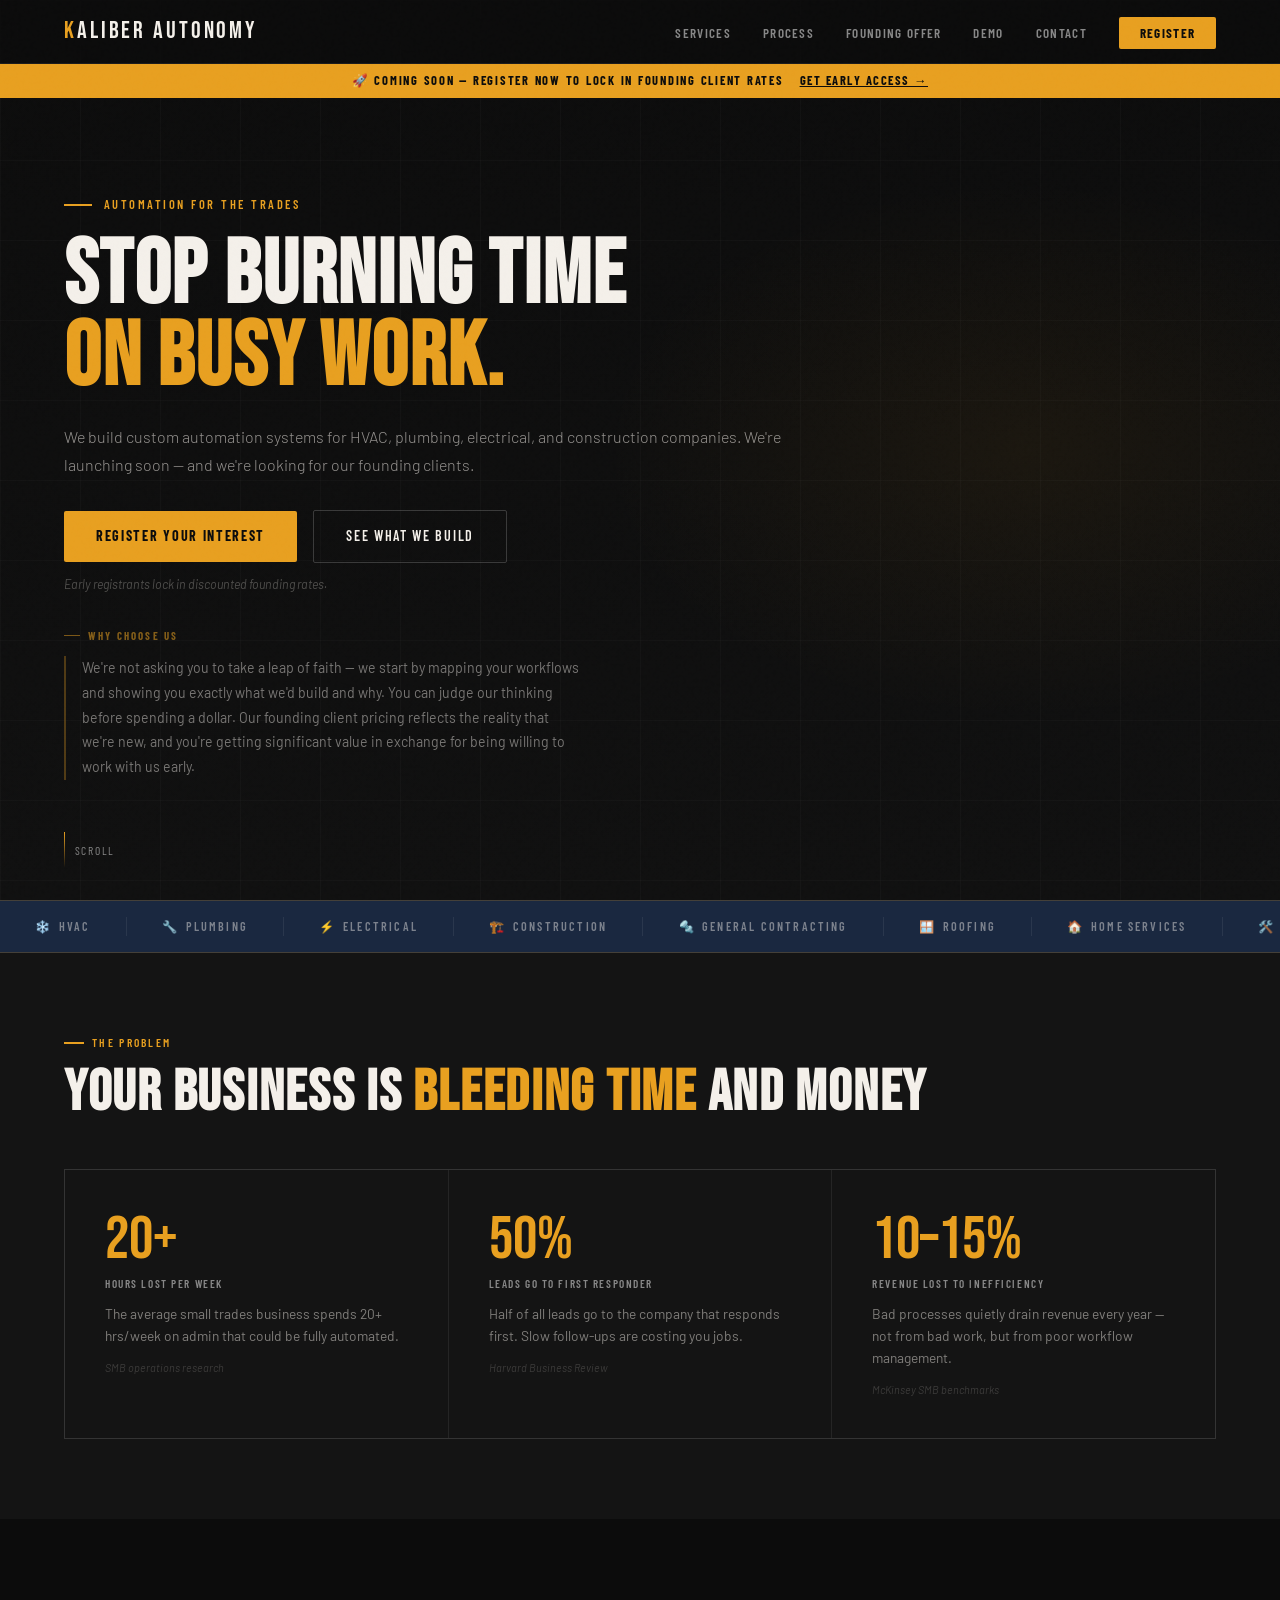
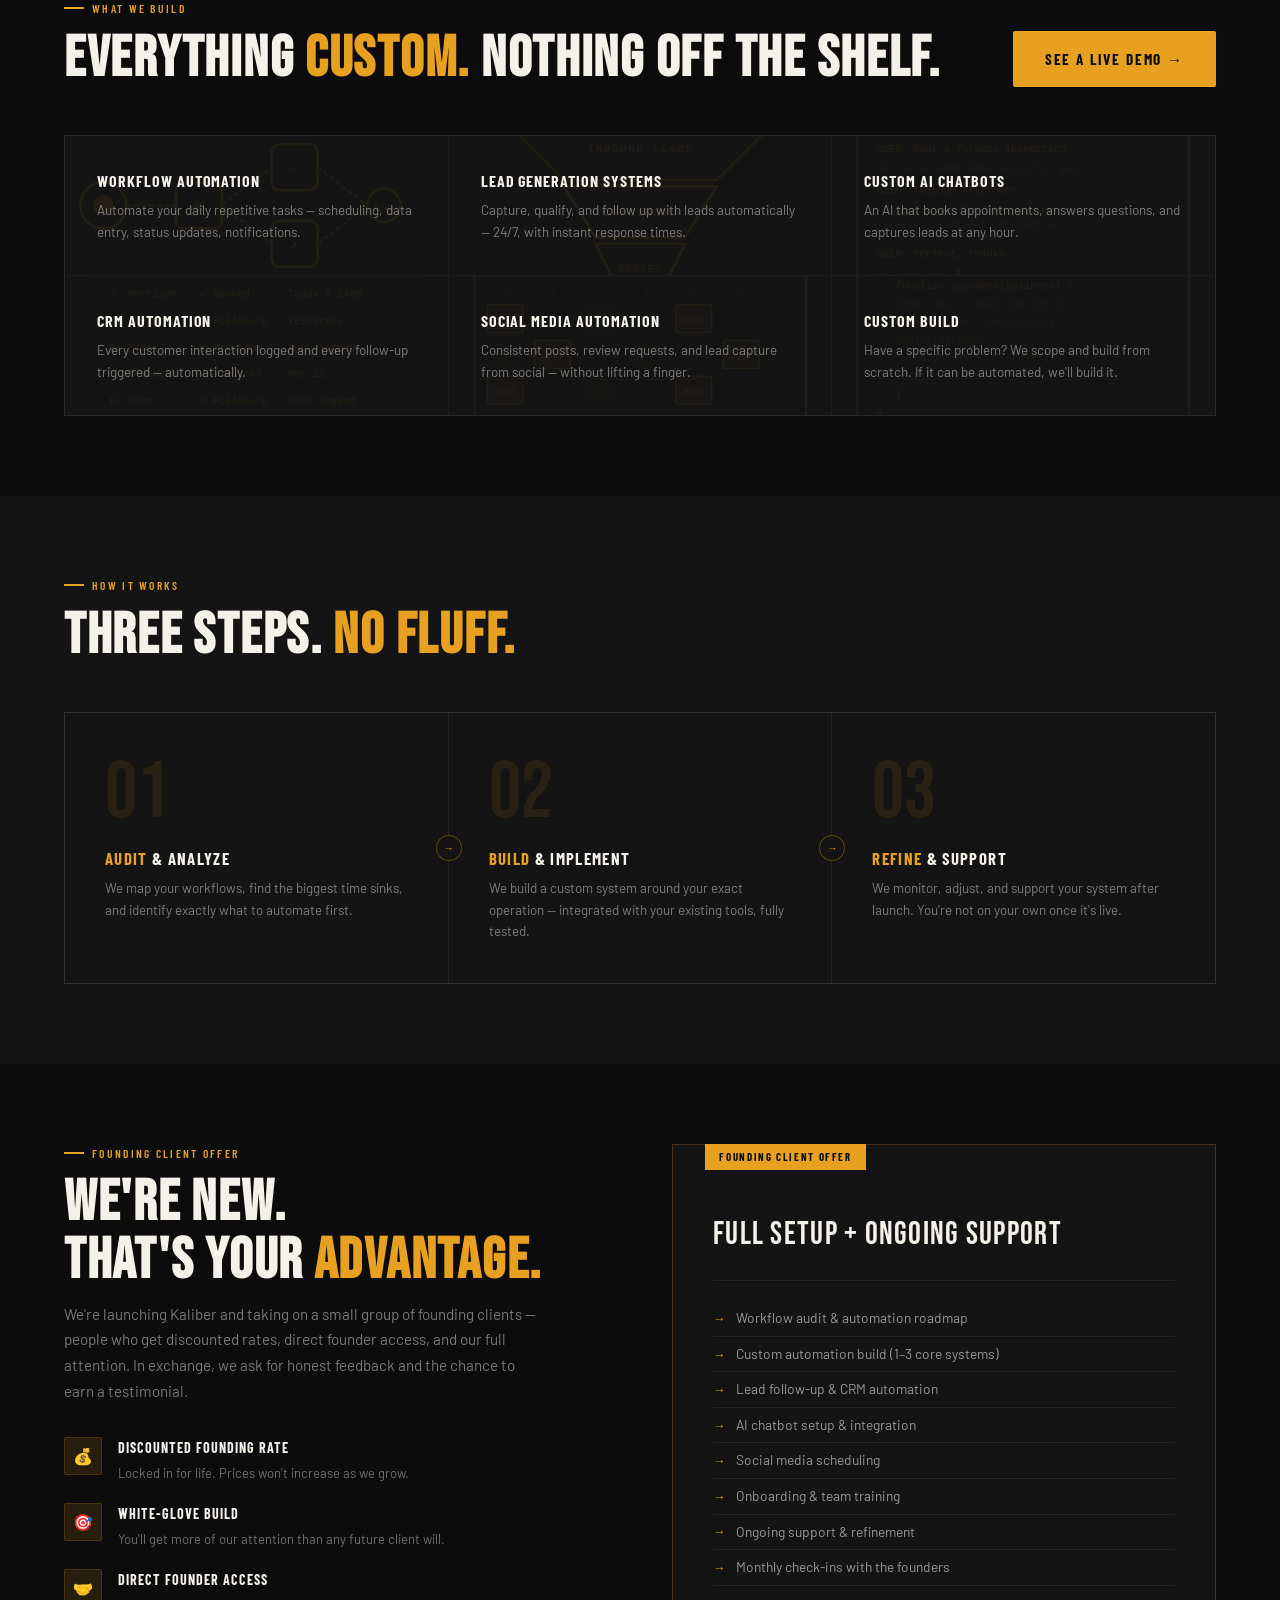
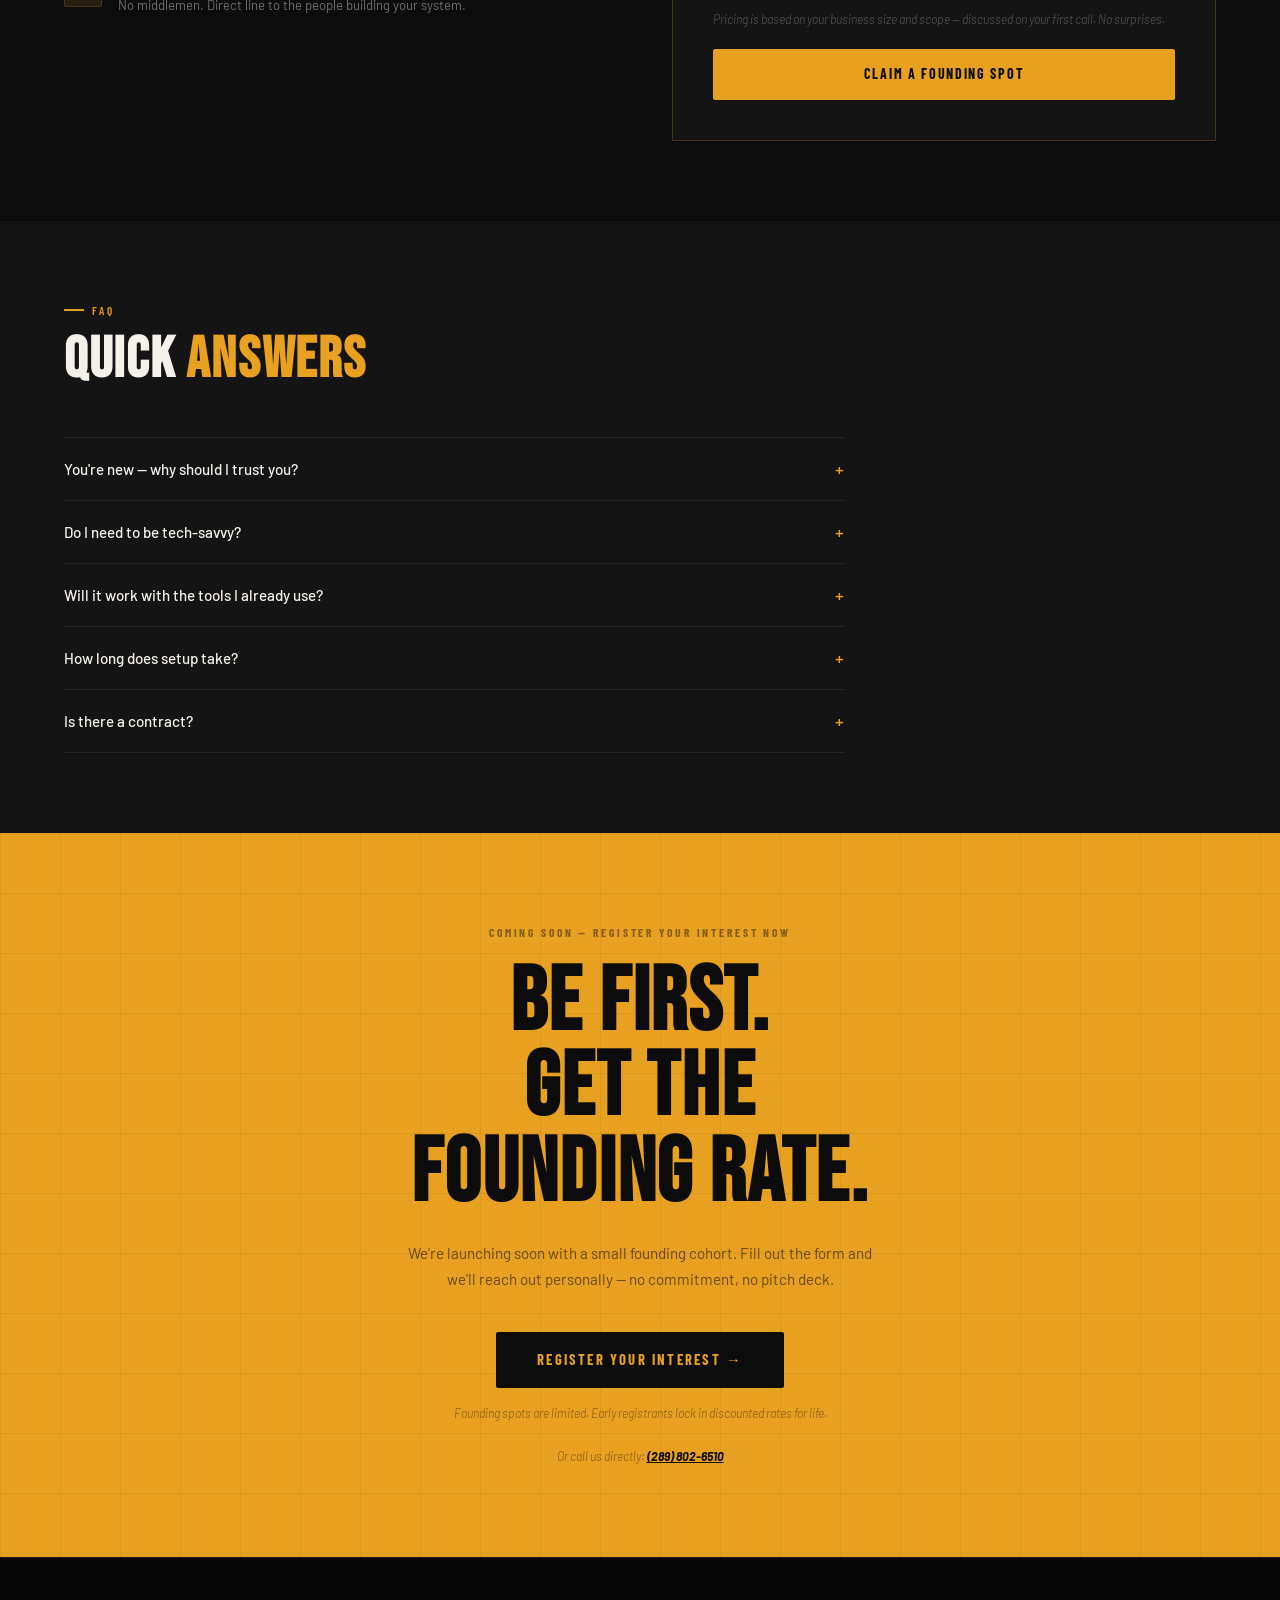
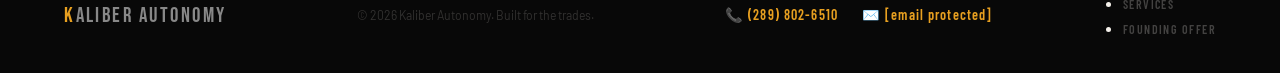
==== index.html @ fa2e59f5 "Fix nav scroll offset: add scroll-margin-top to sections and footer" ====
<!DOCTYPE html>
<html lang="en">
<head>
<meta charset="UTF-8">
<meta name="viewport" content="width=device-width, initial-scale=1.0">
<title>Kaliber Autonomy — Built for the Trades</title>
<link rel="icon" type="image/svg+xml" href="data:image/svg+xml,%3Csvg xmlns='http://www.w3.org/2000/svg' viewBox='0 0 64 64'%3E%3Crect width='64' height='64' fill='%230C0C0C'/%3E%3Ctext x='50%25' y='54%25' dominant-baseline='middle' text-anchor='middle' font-family='Georgia%2C serif' font-weight='700' font-size='48' fill='%23E8A020'%3EK%3C/text%3E%3C/svg%3E">
<link rel="preconnect" href="https://fonts.googleapis.com">
<link href="https://fonts.googleapis.com/css2?family=Bebas+Neue&family=Barlow:wght@300;400;500;600;700&family=Barlow+Condensed:wght@400;600;700&display=swap" rel="stylesheet">
<style>
  :root {
    --gold: #E8A020;
    --gold-light: #F5B84A;
    --gold-dim: rgba(232,160,32,0.12);
    --dark: #0C0C0C;
    --dark-2: #141414;
    --dark-3: #1C1C1C;
    --steel: #1A2840;
    --white: #F4F0EA;
    --muted: #888;
    --border: rgba(255,255,255,0.07);
  }
  *, *::before, *::after { box-sizing: border-box; margin: 0; padding: 0; }
  html { scroll-behavior: smooth; }
  body { background: var(--dark); color: var(--white); font-family: 'Barlow', sans-serif; font-weight: 400; line-height: 1.6; overflow-x: hidden; }
  body::before { content: ''; position: fixed; inset: 0; background-image: url("data:image/svg+xml,%3Csvg viewBox='0 0 256 256' xmlns='http://www.w3.org/2000/svg'%3E%3Cfilter id='noise'%3E%3CfeTurbulence type='fractalNoise' baseFrequency='0.9' numOctaves='4' stitchTiles='stitch'/%3E%3C/filter%3E%3Crect width='100%25' height='100%25' filter='url(%23noise)' opacity='0.04'/%3E%3C/svg%3E"); pointer-events: none; z-index: 9999; opacity: 0.4; }

  /* NAV */
  nav { position: fixed; top: 0; left: 0; right: 0; z-index: 100; display: flex; align-items: center; justify-content: space-between; padding: 0 5%; height: 64px; background: rgba(12,12,12,0.92); backdrop-filter: blur(16px); border-bottom: 1px solid var(--border); transition: box-shadow 0.3s; }
  .nav-logo { font-family: 'Bebas Neue', sans-serif; font-size: 1.5rem; letter-spacing: 0.12em; color: var(--white); text-decoration: none; }
  .nav-logo .k-big { color: var(--gold); }
  .nav-logo .k-rest { color: var(--white); }
  .nav-links { display: flex; gap: 2rem; list-style: none; }
  .nav-links a { font-family: 'Barlow Condensed', sans-serif; font-size: 0.82rem; font-weight: 600; letter-spacing: 0.1em; text-transform: uppercase; color: var(--muted); text-decoration: none; transition: color 0.2s; }
  .nav-links a:hover { color: var(--white); }
  .nav-cta { background: var(--gold) !important; color: #0C0C0C !important; padding: 0.5rem 1.3rem !important; border-radius: 2px; font-weight: 700 !important; }
  .nav-cta:hover { background: var(--gold-light) !important; }

  /* BANNER */
  .top-banner { position: fixed; top: 64px; left: 0; right: 0; z-index: 99; background: var(--gold); padding: 0.45rem 5%; display: flex; align-items: center; justify-content: center; gap: 1rem; }
  .top-banner p { font-family: 'Barlow Condensed', sans-serif; font-size: 0.78rem; font-weight: 700; letter-spacing: 0.14em; text-transform: uppercase; color: var(--dark); }
  .top-banner a { font-family: 'Barlow Condensed', sans-serif; font-size: 0.78rem; font-weight: 700; letter-spacing: 0.12em; text-transform: uppercase; color: var(--dark); text-decoration: underline; white-space: nowrap; }

  /* HERO */
  #hero { min-height: 100vh; display: flex; flex-direction: column; justify-content: center; padding: 155px 5% 80px; position: relative; overflow: hidden; }
  .hero-bg { position: absolute; inset: 0; background: radial-gradient(ellipse 55% 50% at 80% 50%, rgba(232,160,32,0.06) 0%, transparent 60%), linear-gradient(180deg, #0C0C0C 0%, #101010 100%); z-index: 0; }
  .hero-bg::after { content: ''; position: absolute; inset: 0; background-image: linear-gradient(rgba(255,255,255,0.02) 1px, transparent 1px), linear-gradient(90deg, rgba(255,255,255,0.02) 1px, transparent 1px); background-size: 80px 80px; }

  .hero-inner { position: relative; z-index: 1; max-width: 740px; }

  .hero-tag { font-family: 'Barlow Condensed', sans-serif; font-size: 0.78rem; font-weight: 600; letter-spacing: 0.2em; text-transform: uppercase; color: var(--gold); margin-bottom: 1.2rem; display: flex; align-items: center; gap: 0.75rem; opacity: 0; animation: fadeUp 0.6s 0.2s forwards; }
  .hero-tag::before { content: ''; display: inline-block; width: 28px; height: 2px; background: var(--gold); }

  h1.hero-headline { font-family: 'Bebas Neue', sans-serif; font-size: clamp(3rem, 7vw, 8rem); line-height: 0.92; letter-spacing: 0.02em; opacity: 0; animation: fadeUp 0.7s 0.35s forwards; }
  h1.hero-headline em { font-style: normal; color: var(--gold); display: block; }

  .hero-sub { font-size: 1rem; font-weight: 300; color: rgba(244,240,234,0.58); margin-top: 1.5rem; opacity: 0; animation: fadeUp 0.7s 0.5s forwards; line-height: 1.7; }

  .hero-actions { display: flex; gap: 1rem; margin-top: 2rem; opacity: 0; animation: fadeUp 0.7s 0.65s forwards; flex-wrap: wrap; align-items: center; }
  .hero-note { font-size: 0.78rem; color: rgba(244,240,234,0.28); opacity: 0; animation: fadeUp 0.6s 0.8s forwards; margin-top: 0.75rem; font-style: italic; }

  /* WHY US — compact inline strip */
  .hero-right { opacity: 0; animation: fadeUp 0.8s 0.9s forwards; margin-top: 2rem; }
  .why-label { font-family: 'Barlow Condensed', sans-serif; font-size: 0.68rem; font-weight: 700; letter-spacing: 0.2em; text-transform: uppercase; color: rgba(232,160,32,0.55); margin-bottom: 0.75rem; display: flex; align-items: center; gap: 0.5rem; }
  .why-label::before { content: ''; display: inline-block; width: 16px; height: 1px; background: rgba(232,160,32,0.5); }
  .why-blurb { font-size: 0.88rem; color: rgba(244,240,234,0.45); line-height: 1.75; max-width: 520px; border-left: 2px solid rgba(232,160,32,0.3); padding-left: 1rem; }

  .btn-primary { background: var(--gold); color: var(--dark); font-family: 'Barlow Condensed', sans-serif; font-weight: 700; font-size: 0.88rem; letter-spacing: 0.12em; text-transform: uppercase; padding: 0.9rem 2rem; border: none; border-radius: 2px; cursor: pointer; text-decoration: none; display: inline-block; transition: background 0.2s, transform 0.15s, box-shadow 0.2s; }
  .btn-primary:hover { background: var(--gold-light); transform: translateY(-2px); box-shadow: 0 10px 36px rgba(232,160,32,0.28); }
  .btn-ghost { background: transparent; color: var(--white); font-family: 'Barlow Condensed', sans-serif; font-weight: 600; font-size: 0.88rem; letter-spacing: 0.12em; text-transform: uppercase; padding: 0.9rem 2rem; border: 1px solid rgba(255,255,255,0.18); border-radius: 2px; cursor: pointer; text-decoration: none; display: inline-block; transition: border-color 0.2s, color 0.2s; }
  .btn-ghost:hover { border-color: var(--gold); color: var(--gold); }

  .scroll-hint { position: absolute; bottom: 2rem; left: 5%; display: flex; align-items: center; gap: 0.6rem; font-family: 'Barlow Condensed', sans-serif; font-size: 0.72rem; letter-spacing: 0.15em; text-transform: uppercase; color: var(--muted); z-index: 1; opacity: 0; animation: fadeUp 0.6s 1s forwards; }
  .scroll-line { width: 1px; height: 36px; background: linear-gradient(to bottom, var(--gold), transparent); animation: pulse 2s infinite; }
  @keyframes pulse { 0%, 100% { opacity: 0.3; } 50% { opacity: 1; } }

  /* TICKER */
  #ticker { padding: 16px 0; background: var(--steel); overflow: hidden; border-top: 1px solid rgba(232,160,32,0.2); border-bottom: 1px solid rgba(232,160,32,0.2); }
  .ticker-track { display: flex; animation: ticker 22s linear infinite; white-space: nowrap; }
  .ticker-item { font-family: 'Barlow Condensed', sans-serif; font-size: 0.76rem; font-weight: 600; letter-spacing: 0.18em; text-transform: uppercase; color: rgba(244,240,234,0.45); padding: 0 2.2rem; border-right: 1px solid rgba(255,255,255,0.07); flex-shrink: 0; }
  .ticker-item span { color: var(--gold); margin-right: 0.4rem; }
  @keyframes ticker { 0% { transform: translateX(0); } 100% { transform: translateX(-50%); } }

  /* SHARED */
  section { padding: 80px 5%; scroll-margin-top: 110px; }
  footer { scroll-margin-top: 110px; }
  .tag { font-family: 'Barlow Condensed', sans-serif; font-size: 0.72rem; font-weight: 600; letter-spacing: 0.2em; text-transform: uppercase; color: var(--gold); margin-bottom: 0.75rem; display: flex; align-items: center; gap: 0.5rem; }
  .tag::before { content: ''; display: inline-block; width: 20px; height: 2px; background: var(--gold); }
  h2.title { font-family: 'Bebas Neue', sans-serif; font-size: clamp(2.2rem, 4.5vw, 4rem); line-height: 1; letter-spacing: 0.03em; margin-bottom: 0.75rem; }
  h2.title span { color: var(--gold); }
  .sub { font-size: 0.95rem; color: rgba(244,240,234,0.48); max-width: 480px; line-height: 1.7; }

  /* PAIN STATS */
  #pain { background: var(--dark-2); }
  .pain-grid { display: grid; grid-template-columns: repeat(3, 1fr); gap: 1px; background: var(--border); border: 1px solid var(--border); margin-top: 3rem; }
  .pain-card { background: var(--dark-2); padding: 2.5rem; transition: background 0.3s; }
  .pain-card:hover { background: var(--dark-3); }
  .pain-num { font-family: 'Bebas Neue', sans-serif; font-size: 3.8rem; color: var(--gold); line-height: 1; }
  .pain-label { font-family: 'Barlow Condensed', sans-serif; font-size: 0.7rem; font-weight: 600; letter-spacing: 0.14em; text-transform: uppercase; color: var(--muted); margin: 0.25rem 0 0.6rem; }
  .pain-desc { font-size: 0.86rem; color: rgba(244,240,234,0.48); line-height: 1.6; }
  .pain-source { font-size: 0.68rem; color: rgba(244,240,234,0.18); margin-top: 0.75rem; font-style: italic; }

  /* SERVICES */
  #services { background: var(--dark); }
  .services-grid { display: grid; grid-template-columns: repeat(3, 1fr); gap: 1px; background: var(--border); border: 1px solid var(--border); margin-top: 3rem; }
  .svc-card { background: var(--dark-2); padding: 2rem; transition: background 0.25s; position: relative; overflow: hidden; }
  .svc-card::before { content: ''; position: absolute; left: 0; top: 0; bottom: 0; width: 3px; background: var(--gold); transform: scaleY(0); transform-origin: bottom; transition: transform 0.3s; }
  .svc-card:hover { background: var(--dark-3); }
  .svc-card:hover::before { transform: scaleY(1); }
  .svc-card { position: relative; overflow: hidden; }
  .svc-bg { position: absolute; inset: 0; opacity: 0.07; transition: opacity 0.3s; pointer-events: none; }
  .svc-card:hover .svc-bg { opacity: 0.13; }
  .svc-bg svg { width: 100%; height: 100%; }
  .svc-content { position: relative; z-index: 1; }
  .svc-title { font-family: 'Barlow Condensed', sans-serif; font-size: 1rem; font-weight: 700; letter-spacing: 0.06em; text-transform: uppercase; color: var(--white); margin-bottom: 0.4rem; }
  .svc-desc { font-size: 0.84rem; color: rgba(244,240,234,0.48); line-height: 1.6; }

  /* PROCESS */
  #process { background: var(--dark-2); }
  .process-row { display: grid; grid-template-columns: repeat(3, 1fr); gap: 1px; background: var(--border); border: 1px solid var(--border); margin-top: 3rem; }
  .step { background: var(--dark-2); padding: 2.5rem; position: relative; transition: background 0.3s; }
  .step:hover { background: var(--dark-3); }
  .step-n { font-family: 'Bebas Neue', sans-serif; font-size: 5rem; line-height: 1; color: rgba(232,160,32,0.1); margin-bottom: 0.75rem; transition: color 0.3s; user-select: none; }
  .step:hover .step-n { color: rgba(232,160,32,0.2); }
  .step-t { font-family: 'Barlow Condensed', sans-serif; font-size: 1.05rem; font-weight: 700; letter-spacing: 0.08em; text-transform: uppercase; color: var(--white); margin-bottom: 0.4rem; }
  .step-t span { color: var(--gold); }
  .step-d { font-size: 0.84rem; color: rgba(244,240,234,0.48); line-height: 1.6; }
  .step-arr { position: absolute; top: 50%; right: -1px; transform: translate(50%, -50%); width: 26px; height: 26px; background: var(--dark-2); border: 1px solid rgba(232,160,32,0.35); border-radius: 50%; display: flex; align-items: center; justify-content: center; font-size: 0.65rem; color: var(--gold); z-index: 2; }
  .step:last-child .step-arr { display: none; }

  /* FOUNDING */
  #founding { background: var(--dark); }
  .founding-grid { display: grid; grid-template-columns: 1fr 1fr; gap: 4rem; align-items: start; }
  .perks { margin-top: 2rem; display: flex; flex-direction: column; gap: 1.25rem; }
  .perk { display: flex; gap: 1rem; align-items: flex-start; }
  .perk-ico { width: 38px; height: 38px; flex-shrink: 0; background: var(--gold-dim); border: 1px solid rgba(232,160,32,0.18); border-radius: 2px; display: flex; align-items: center; justify-content: center; font-size: 1rem; }
  .perk-t { font-family: 'Barlow Condensed', sans-serif; font-size: 0.88rem; font-weight: 700; letter-spacing: 0.07em; text-transform: uppercase; color: var(--white); margin-bottom: 0.2rem; }
  .perk-d { font-size: 0.82rem; color: rgba(244,240,234,0.44); line-height: 1.55; }
  .offer-card { background: var(--dark-2); border: 1px solid rgba(232,160,32,0.22); padding: 2.5rem; position: relative; }
  .offer-card::before { content: 'Founding Client Offer'; position: absolute; top: -1px; left: 2rem; background: var(--gold); color: var(--dark); font-family: 'Barlow Condensed', sans-serif; font-size: 0.68rem; font-weight: 700; letter-spacing: 0.15em; text-transform: uppercase; padding: 0.28rem 0.9rem; }
  .offer-name { font-family: 'Bebas Neue', sans-serif; font-size: 2rem; color: var(--white); margin: 1.5rem 0 0.5rem; letter-spacing: 0.04em; }
  .offer-divider { height: 1px; background: var(--border); margin: 1.25rem 0; }
  .offer-list { list-style: none; margin-bottom: 1.5rem; }
  .offer-list li { font-size: 0.86rem; color: rgba(244,240,234,0.6); padding: 0.5rem 0; border-bottom: 1px solid var(--border); display: flex; gap: 0.65rem; line-height: 1.35; }
  .offer-list li::before { content: '→'; color: var(--gold); flex-shrink: 0; font-size: 0.78rem; margin-top: 0.05rem; }
  .offer-note { font-size: 0.76rem; color: rgba(244,240,234,0.24); font-style: italic; margin-bottom: 1.25rem; line-height: 1.55; }

  /* FAQ */
  #faq { background: var(--dark-2); }
  .faq-wrap { margin-top: 3rem; border-top: 1px solid var(--border); max-width: 780px; }
  .faq-item { border-bottom: 1px solid var(--border); }
  .faq-q { width: 100%; background: none; border: none; color: var(--white); font-family: 'Barlow', sans-serif; font-size: 0.95rem; font-weight: 500; text-align: left; padding: 1.25rem 0; cursor: pointer; display: flex; justify-content: space-between; align-items: center; gap: 1rem; transition: color 0.2s; }
  .faq-q:hover { color: var(--gold); }
  .faq-ico { font-size: 1.1rem; color: var(--gold); flex-shrink: 0; transition: transform 0.3s; font-style: normal; }
  .faq-a { font-size: 0.88rem; color: rgba(244,240,234,0.48); line-height: 1.7; max-height: 0; overflow: hidden; transition: max-height 0.4s ease, padding 0.3s; }
  .faq-item.open .faq-a { max-height: 200px; padding-bottom: 1.25rem; }
  .faq-item.open .faq-ico { transform: rotate(45deg); }

  /* FINAL CTA */
  #cta { background: var(--gold); padding: 90px 5%; text-align: center; position: relative; overflow: hidden; }
  #cta::before { content: ''; position: absolute; inset: 0; background-image: linear-gradient(rgba(0,0,0,0.05) 1px, transparent 1px), linear-gradient(90deg, rgba(0,0,0,0.05) 1px, transparent 1px); background-size: 60px 60px; }
  .cta-label { font-family: 'Barlow Condensed', sans-serif; font-size: 0.72rem; font-weight: 700; letter-spacing: 0.25em; text-transform: uppercase; color: rgba(12,12,12,0.45); margin-bottom: 1.25rem; position: relative; z-index: 1; }
  h2.cta-h { font-family: 'Bebas Neue', sans-serif; font-size: clamp(2.8rem, 7vw, 6.5rem); color: var(--dark); line-height: 0.95; letter-spacing: 0.02em; position: relative; z-index: 1; margin-bottom: 1.5rem; }
  .cta-sub { font-size: 0.95rem; color: rgba(12,12,12,0.58); max-width: 480px; margin: 0 auto 2.5rem; line-height: 1.7; position: relative; z-index: 1; }
  .cta-btn { display: inline-block; background: var(--dark); color: var(--gold); font-family: 'Barlow Condensed', sans-serif; font-size: 0.92rem; font-weight: 700; letter-spacing: 0.15em; text-transform: uppercase; padding: 1rem 2.6rem; text-decoration: none; border-radius: 2px; transition: background 0.2s, transform 0.15s; position: relative; z-index: 1; }
  .cta-btn:hover { background: #1a1a1a; transform: translateY(-2px); }
  .cta-footnote { font-size: 0.76rem; color: rgba(12,12,12,0.36); margin-top: 1rem; position: relative; z-index: 1; font-style: italic; }

  /* FOOTER */
  footer { background: #080808; padding: 2rem 5%; border-top: 1px solid var(--border); display: flex; align-items: center; justify-content: space-between; flex-wrap: wrap; gap: 1rem; }
  .f-logo { font-family: 'Bebas Neue', sans-serif; font-size: 1.3rem; letter-spacing: 0.12em; color: var(--muted); text-decoration: none; }
  .f-logo .k-big { color: var(--gold); }
  .f-logo .k-rest { color: var(--muted); }
  .f-copy { font-size: 0.76rem; color: rgba(244,240,234,0.18); }
  .f-contact { display: flex; align-items: center; }
  .f-phone { font-family: 'Barlow Condensed', sans-serif; font-size: 0.88rem; font-weight: 600; letter-spacing: 0.08em; color: var(--gold); text-decoration: none; transition: color 0.2s; }
  .f-phone:hover { color: var(--gold-light); }
  .f-links a { font-family: 'Barlow Condensed', sans-serif; font-size: 0.75rem; font-weight: 600; letter-spacing: 0.12em; text-transform: uppercase; color: rgba(244,240,234,0.25); text-decoration: none; transition: color 0.2s; }
  .f-links a:hover { color: var(--gold); }

  /* ANIMATIONS */
  @keyframes fadeUp { from { opacity: 0; transform: translateY(20px); } to { opacity: 1; transform: translateY(0); } }
  .reveal { opacity: 1; transform: none; transition: opacity 0.65s ease, transform 0.65s ease; }
  .reveal.in { opacity: 1; transform: none; }

  /* RESPONSIVE */
  @media (max-width: 900px) {
    .pain-grid { grid-template-columns: 1fr 1fr; }
    .services-grid { grid-template-columns: 1fr 1fr; }
    .founding-grid { grid-template-columns: 1fr; gap: 3rem; }
    .why-grid { flex-wrap: wrap; }
    .why-card { flex: 1 1 45%; }
  }
  @media (max-width: 700px) {
    .nav-links { display: none; }
    .process-row { grid-template-columns: 1fr; }
    .step-arr { display: none !important; }
    .pain-grid { grid-template-columns: 1fr; }
    .services-grid { grid-template-columns: 1fr; }
  }
  @media (max-width: 480px) {
    .top-banner { flex-direction: column; gap: 0.2rem; text-align: center; }
  }
</style>
</head>
<body>

<!-- NAV -->
<nav>
  <a href="#" class="nav-logo"><span class="k-big">K</span><span class="k-rest">aliber Autonomy</span></a>
  <ul class="nav-links">
    <li><a href="#services">Services</a></li>
    <li><a href="#process">Process</a></li>
    <li><a href="#founding">Founding Offer</a></li>
    <li><a href="demo.html">Demo</a></li>
    <li><a href="#contact">Contact</a></li>
    <li><a href="register.html" class="nav-cta">Register</a></li>
  </ul>
</nav>

<!-- BANNER -->
<div class="top-banner">
  <p>🚀 Coming Soon — Register now to lock in founding client rates</p>
  <a href="#cta">Get Early Access →</a>
</div>

<!-- HERO -->
<section id="hero">
  <div class="hero-bg"></div>
  <div class="hero-inner">
    <div class="hero-left">
      <div class="hero-tag">Automation for the Trades</div>
      <h1 class="hero-headline">
        Stop Burning Time<br>
        <em>on Busy Work.</em>
      </h1>
      <p class="hero-sub">We build custom automation systems for HVAC, plumbing, electrical, and construction companies. We're launching soon — and we're looking for our founding clients.</p>
      <div class="hero-actions">
        <a href="#cta" class="btn-primary">Register Your Interest</a>
        <a href="#services" class="btn-ghost">See What We Build</a>
      </div>
      <p class="hero-note">Early registrants lock in discounted founding rates.</p>
    </div>
    <div class="hero-right">
      <div class="why-label">Why Choose Us</div>
      <p class="why-blurb">We're not asking you to take a leap of faith — we start by mapping your workflows and showing you exactly what we'd build and why. You can judge our thinking before spending a dollar. Our founding client pricing reflects the reality that we're new, and you're getting significant value in exchange for being willing to work with us early.</p>
    </div>
  </div>
  <div class="scroll-hint"><div class="scroll-line"></div> Scroll</div>
</section>

<!-- TICKER -->
<div id="ticker">
  <div class="ticker-track">
    <div class="ticker-item"><span>❄️</span>HVAC</div>
    <div class="ticker-item"><span>🔧</span>Plumbing</div>
    <div class="ticker-item"><span>⚡</span>Electrical</div>
    <div class="ticker-item"><span>🏗️</span>Construction</div>
    <div class="ticker-item"><span>🔩</span>General Contracting</div>
    <div class="ticker-item"><span>🪟</span>Roofing</div>
    <div class="ticker-item"><span>🏠</span>Home Services</div>
    <div class="ticker-item"><span>🛠️</span>Renovation</div>
    <div class="ticker-item"><span>❄️</span>HVAC</div>
    <div class="ticker-item"><span>🔧</span>Plumbing</div>
    <div class="ticker-item"><span>⚡</span>Electrical</div>
    <div class="ticker-item"><span>🏗️</span>Construction</div>
    <div class="ticker-item"><span>🔩</span>General Contracting</div>
    <div class="ticker-item"><span>🪟</span>Roofing</div>
    <div class="ticker-item"><span>🏠</span>Home Services</div>
    <div class="ticker-item"><span>🛠️</span>Renovation</div>
  </div>
</div>

<!-- PAIN -->
<section id="pain">
  <div class="reveal">
    <div class="tag">The Problem</div>
    <h2 class="title">Your business is <span>bleeding time</span> and money</h2>
  </div>
  <div class="pain-grid reveal">
    <div class="pain-card">
      <div class="pain-num">20+</div>
      <div class="pain-label">Hours lost per week</div>
      <div class="pain-desc">The average small trades business spends 20+ hrs/week on admin that could be fully automated.</div>
      <div class="pain-source">SMB operations research</div>
    </div>
    <div class="pain-card">
      <div class="pain-num">50%</div>
      <div class="pain-label">Leads go to first responder</div>
      <div class="pain-desc">Half of all leads go to the company that responds first. Slow follow-ups are costing you jobs.</div>
      <div class="pain-source">Harvard Business Review</div>
    </div>
    <div class="pain-card">
      <div class="pain-num">10–15%</div>
      <div class="pain-label">Revenue lost to inefficiency</div>
      <div class="pain-desc">Bad processes quietly drain revenue every year — not from bad work, but from poor workflow management.</div>
      <div class="pain-source">McKinsey SMB benchmarks</div>
    </div>
  </div>
</section>

<!-- SERVICES -->
<section id="services">
  <div class="reveal" style="display:flex;align-items:flex-end;justify-content:space-between;flex-wrap:wrap;gap:1rem;margin-bottom:3rem;">
    <div>
      <div class="tag">What We Build</div>
      <h2 class="title" style="margin-bottom:0;">Everything <span>custom.</span> Nothing off the shelf.</h2>
    </div>
    <a href="demo.html" class="btn-primary" style="flex-shrink:0;font-size:0.95rem;padding:1rem 2rem;">See a Live Demo →</a>
  </div>
  <div class="services-grid reveal">
    <!-- Workflow Automation — Make.com style flow -->
    <div class="svc-card">
      <div class="svc-bg"><svg viewBox="0 0 300 200" xmlns="http://www.w3.org/2000/svg" preserveAspectRatio="xMidYMid slice">
        <circle cx="30" cy="100" r="18" fill="none" stroke="#E8A020" stroke-width="2"/>
        <circle cx="30" cy="100" r="8" fill="#E8A020"/>
        <line x1="48" y1="100" x2="87" y2="100" stroke="#E8A020" stroke-width="1.5" stroke-dasharray="4 2"/>
        <rect x="87" y="82" width="36" height="36" rx="6" fill="none" stroke="#E8A020" stroke-width="2"/>
        <text x="105" y="104" text-anchor="middle" fill="#E8A020" font-size="10" font-family="monospace">⚙</text>
        <line x1="123" y1="100" x2="162" y2="70" stroke="#E8A020" stroke-width="1.5" stroke-dasharray="4 2"/>
        <line x1="123" y1="100" x2="162" y2="130" stroke="#E8A020" stroke-width="1.5" stroke-dasharray="4 2"/>
        <rect x="162" y="52" width="36" height="36" rx="6" fill="none" stroke="#E8A020" stroke-width="2"/>
        <text x="180" y="74" text-anchor="middle" fill="#E8A020" font-size="9" font-family="monospace">✓</text>
        <rect x="162" y="112" width="36" height="36" rx="6" fill="none" stroke="#E8A020" stroke-width="2"/>
        <text x="180" y="134" text-anchor="middle" fill="#E8A020" font-size="9" font-family="monospace">✗</text>
        <line x1="198" y1="70" x2="237" y2="100" stroke="#E8A020" stroke-width="1.5" stroke-dasharray="4 2"/>
        <line x1="198" y1="130" x2="237" y2="100" stroke="#E8A020" stroke-width="1.5" stroke-dasharray="4 2"/>
        <circle cx="250" cy="100" r="13" fill="none" stroke="#E8A020" stroke-width="2"/>
        <text x="250" y="104" text-anchor="middle" fill="#E8A020" font-size="9" font-family="monospace">END</text>
      </svg></div>
      <div class="svc-content">
        <div class="svc-title">Workflow Automation</div>
        <div class="svc-desc">Automate your daily repetitive tasks — scheduling, data entry, status updates, notifications.</div>
      </div>
    </div>

    <!-- Lead Generation — Funnel -->
    <div class="svc-card">
      <div class="svc-bg"><svg viewBox="0 0 300 200" xmlns="http://www.w3.org/2000/svg" preserveAspectRatio="xMidYMid slice">
        <polygon points="40,30 260,30 210,80 90,80" fill="none" stroke="#E8A020" stroke-width="2"/>
        <polygon points="90,85 210,85 185,125 115,125" fill="none" stroke="#E8A020" stroke-width="2"/>
        <polygon points="115,130 185,130 168,165 132,165" fill="none" stroke="#E8A020" stroke-width="2"/>
        <text x="150" y="58" text-anchor="middle" fill="#E8A020" font-size="9" font-family="monospace" letter-spacing="1">INBOUND LEADS</text>
        <text x="150" y="108" text-anchor="middle" fill="#E8A020" font-size="9" font-family="monospace" letter-spacing="1">QUALIFIED</text>
        <text x="150" y="152" text-anchor="middle" fill="#E8A020" font-size="8" font-family="monospace" letter-spacing="1">BOOKED</text>
        <line x1="150" y1="170" x2="150" y2="185" stroke="#E8A020" stroke-width="1.5"/>
        <circle cx="150" cy="190" r="5" fill="#E8A020"/>
      </svg></div>
      <div class="svc-content">
        <div class="svc-title">Lead Generation Systems</div>
        <div class="svc-desc">Capture, qualify, and follow up with leads automatically — 24/7, with instant response times.</div>
      </div>
    </div>

    <!-- AI Chatbot — Terminal TUI -->
    <div class="svc-card">
      <div class="svc-bg"><svg viewBox="0 0 300 200" xmlns="http://www.w3.org/2000/svg" preserveAspectRatio="xMidYMid slice">
        <rect x="20" y="20" width="260" height="160" rx="4" fill="none" stroke="#E8A020" stroke-width="1.5"/>
        <rect x="20" y="20" width="260" height="22" rx="4" fill="#E8A020" fill-opacity="0.15"/>
        <circle cx="36" cy="31" r="4" fill="#E8A020" fill-opacity="0.5"/>
        <circle cx="50" cy="31" r="4" fill="#E8A020" fill-opacity="0.5"/>
        <circle cx="64" cy="31" r="4" fill="#E8A020" fill-opacity="0.5"/>
        <text x="35" y="58" fill="#E8A020" font-size="8" font-family="monospace">USER: Book a furnace inspection</text>
        <text x="35" y="74" fill="#E8A020" font-size="8" font-family="monospace" fill-opacity="0.6">AI: Sure! What date works for you?</text>
        <text x="35" y="90" fill="#E8A020" font-size="8" font-family="monospace">USER: Tuesday afternoon</text>
        <text x="35" y="106" fill="#E8A020" font-size="8" font-family="monospace" fill-opacity="0.6">AI: Confirmed for Tue 2pm. You'll</text>
        <text x="35" y="118" fill="#E8A020" font-size="8" font-family="monospace" fill-opacity="0.6">     receive a reminder 1hr before.</text>
        <text x="35" y="140" fill="#E8A020" font-size="8" font-family="monospace">USER: Perfect, thanks</text>
        <text x="35" y="156" fill="#E8A020" font-size="8" font-family="monospace" fill-opacity="0.6">AI: Anytime! ▋</text>
      </svg></div>
      <div class="svc-content">
        <div class="svc-title">Custom AI Chatbots</div>
        <div class="svc-desc">An AI that books appointments, answers questions, and captures leads at any hour.</div>
      </div>
    </div>

    <!-- CRM Automation — Database table -->
    <div class="svc-card">
      <div class="svc-bg"><svg viewBox="0 0 300 200" xmlns="http://www.w3.org/2000/svg" preserveAspectRatio="xMidYMid slice">
        <rect x="20" y="25" width="260" height="22" rx="2" fill="#E8A020" fill-opacity="0.2"/>
        <text x="35" y="40" fill="#E8A020" font-size="8" font-family="monospace" font-weight="bold">NAME</text>
        <text x="105" y="40" fill="#E8A020" font-size="8" font-family="monospace" font-weight="bold">STATUS</text>
        <text x="175" y="40" fill="#E8A020" font-size="8" font-family="monospace" font-weight="bold">LAST CONTACT</text>
        <line x1="20" y1="47" x2="280" y2="47" stroke="#E8A020" stroke-width="0.5" stroke-opacity="0.4"/>
        <text x="35" y="62" fill="#E8A020" font-size="8" font-family="monospace">J. Morrison</text>
        <text x="105" y="62" fill="#E8A020" font-size="8" font-family="monospace">✓ Booked</text>
        <text x="175" y="62" fill="#E8A020" font-size="8" font-family="monospace">Today 9:14am</text>
        <line x1="20" y1="68" x2="280" y2="68" stroke="#E8A020" stroke-width="0.5" stroke-opacity="0.2"/>
        <text x="35" y="83" fill="#E8A020" font-size="8" font-family="monospace">T. Okafor</text>
        <text x="105" y="83" fill="#E8A020" font-size="8" font-family="monospace">⟳ Follow-up</text>
        <text x="175" y="83" fill="#E8A020" font-size="8" font-family="monospace">Yesterday</text>
        <line x1="20" y1="89" x2="280" y2="89" stroke="#E8A020" stroke-width="0.5" stroke-opacity="0.2"/>
        <text x="35" y="104" fill="#E8A020" font-size="8" font-family="monospace">R. Patel</text>
        <text x="105" y="104" fill="#E8A020" font-size="8" font-family="monospace">◎ New Lead</text>
        <text x="175" y="104" fill="#E8A020" font-size="8" font-family="monospace">Auto-logged</text>
        <line x1="20" y1="110" x2="280" y2="110" stroke="#E8A020" stroke-width="0.5" stroke-opacity="0.2"/>
        <text x="35" y="125" fill="#E8A020" font-size="8" font-family="monospace">S. Tremblay</text>
        <text x="105" y="125" fill="#E8A020" font-size="8" font-family="monospace">✓ Invoiced</text>
        <text x="175" y="125" fill="#E8A020" font-size="8" font-family="monospace">Mar 22</text>
        <line x1="20" y1="131" x2="280" y2="131" stroke="#E8A020" stroke-width="0.5" stroke-opacity="0.2"/>
        <text x="35" y="146" fill="#E8A020" font-size="8" font-family="monospace">D. Chen</text>
        <text x="105" y="146" fill="#E8A020" font-size="8" font-family="monospace">⟳ Follow-up</text>
        <text x="175" y="146" fill="#E8A020" font-size="8" font-family="monospace">Auto-logged</text>
      </svg></div>
      <div class="svc-content">
        <div class="svc-title">CRM Automation</div>
        <div class="svc-desc">Every customer interaction logged and every follow-up triggered — automatically.</div>
      </div>
    </div>

    <!-- Social Media — Scheduling calendar -->
    <div class="svc-card">
      <div class="svc-bg"><svg viewBox="0 0 300 200" xmlns="http://www.w3.org/2000/svg" preserveAspectRatio="xMidYMid slice">
        <rect x="20" y="20" width="260" height="160" rx="4" fill="none" stroke="#E8A020" stroke-width="1.5"/>
        <rect x="20" y="20" width="260" height="28" rx="4" fill="#E8A020" fill-opacity="0.15"/>
        <text x="150" y="38" text-anchor="middle" fill="#E8A020" font-size="9" font-family="monospace" font-weight="bold" letter-spacing="2">MARCH 2026</text>
        <text x="42" y="62" fill="#E8A020" font-size="8" font-family="monospace" fill-opacity="0.5">M</text>
        <text x="79" y="62" fill="#E8A020" font-size="8" font-family="monospace" fill-opacity="0.5">T</text>
        <text x="116" y="62" fill="#E8A020" font-size="8" font-family="monospace" fill-opacity="0.5">W</text>
        <text x="153" y="62" fill="#E8A020" font-size="8" font-family="monospace" fill-opacity="0.5">T</text>
        <text x="190" y="62" fill="#E8A020" font-size="8" font-family="monospace" fill-opacity="0.5">F</text>
        <text x="227" y="62" fill="#E8A020" font-size="8" font-family="monospace" fill-opacity="0.5">S</text>
        <rect x="30" y="68" width="28" height="22" rx="2" fill="#E8A020" fill-opacity="0.25" stroke="#E8A020" stroke-width="1"/>
        <text x="44" y="83" text-anchor="middle" fill="#E8A020" font-size="7" font-family="monospace">POST</text>
        <rect x="104" y="68" width="28" height="22" rx="2" fill="#E8A020" fill-opacity="0.12"/>
        <text x="118" y="83" text-anchor="middle" fill="#E8A020" font-size="8" font-family="monospace" fill-opacity="0.4">—</text>
        <rect x="178" y="68" width="28" height="22" rx="2" fill="#E8A020" fill-opacity="0.25" stroke="#E8A020" stroke-width="1"/>
        <text x="192" y="83" text-anchor="middle" fill="#E8A020" font-size="7" font-family="monospace">POST</text>
        <rect x="30" y="96" width="28" height="22" rx="2" fill="#E8A020" fill-opacity="0.12"/>
        <rect x="67" y="96" width="28" height="22" rx="2" fill="#E8A020" fill-opacity="0.25" stroke="#E8A020" stroke-width="1"/>
        <text x="81" y="111" text-anchor="middle" fill="#E8A020" font-size="7" font-family="monospace">POST</text>
        <rect x="141" y="96" width="28" height="22" rx="2" fill="#E8A020" fill-opacity="0.12"/>
        <rect x="215" y="96" width="28" height="22" rx="2" fill="#E8A020" fill-opacity="0.25" stroke="#E8A020" stroke-width="1"/>
        <text x="229" y="111" text-anchor="middle" fill="#E8A020" font-size="7" font-family="monospace">POST</text>
        <rect x="30" y="124" width="28" height="22" rx="2" fill="#E8A020" fill-opacity="0.25" stroke="#E8A020" stroke-width="1"/>
        <text x="44" y="139" text-anchor="middle" fill="#E8A020" font-size="7" font-family="monospace">POST</text>
        <rect x="104" y="124" width="28" height="22" rx="2" fill="#E8A020" fill-opacity="0.12"/>
        <rect x="178" y="124" width="28" height="22" rx="2" fill="#E8A020" fill-opacity="0.25" stroke="#E8A020" stroke-width="1"/>
        <text x="192" y="139" text-anchor="middle" fill="#E8A020" font-size="7" font-family="monospace">POST</text>
      </svg></div>
      <div class="svc-content">
        <div class="svc-title">Social Media Automation</div>
        <div class="svc-desc">Consistent posts, review requests, and lead capture from social — without lifting a finger.</div>
      </div>
    </div>

    <!-- Custom Build — Code editor -->
    <div class="svc-card">
      <div class="svc-bg"><svg viewBox="0 0 300 200" xmlns="http://www.w3.org/2000/svg" preserveAspectRatio="xMidYMid slice">
        <rect x="20" y="20" width="260" height="160" rx="4" fill="none" stroke="#E8A020" stroke-width="1.5"/>
        <rect x="20" y="20" width="260" height="20" rx="4" fill="#E8A020" fill-opacity="0.15"/>
        <text x="150" y="34" text-anchor="middle" fill="#E8A020" font-size="8" font-family="monospace" fill-opacity="0.7">custom_build.js</text>
        <text x="35" y="56" fill="#E8A020" font-size="8" font-family="monospace" fill-opacity="0.4">1</text>
        <text x="50" y="56" fill="#E8A020" font-size="8" font-family="monospace">function <tspan fill-opacity="0.9">automate</tspan>(business) {</text>
        <text x="35" y="70" fill="#E8A020" font-size="8" font-family="monospace" fill-opacity="0.4">2</text>
        <text x="50" y="70" fill="#E8A020" font-size="8" font-family="monospace" fill-opacity="0.6">  const pain = audit(business);</text>
        <text x="35" y="84" fill="#E8A020" font-size="8" font-family="monospace" fill-opacity="0.4">3</text>
        <text x="50" y="84" fill="#E8A020" font-size="8" font-family="monospace" fill-opacity="0.6">  const system = build(pain);</text>
        <text x="35" y="98" fill="#E8A020" font-size="8" font-family="monospace" fill-opacity="0.4">4</text>
        <text x="50" y="98" fill="#E8A020" font-size="8" font-family="monospace" fill-opacity="0.6">  deploy(system);</text>
        <text x="35" y="112" fill="#E8A020" font-size="8" font-family="monospace" fill-opacity="0.4">5</text>
        <text x="50" y="112" fill="#E8A020" font-size="8" font-family="monospace" fill-opacity="0.6">  support(system, <tspan fill="#E8A020">'forever'</tspan>);</text>
        <text x="35" y="126" fill="#E8A020" font-size="8" font-family="monospace" fill-opacity="0.4">6</text>
        <text x="50" y="126" fill="#E8A020" font-size="8" font-family="monospace" fill-opacity="0.6">  return results;</text>
        <text x="35" y="140" fill="#E8A020" font-size="8" font-family="monospace" fill-opacity="0.4">7</text>
        <text x="50" y="140" fill="#E8A020" font-size="8" font-family="monospace">}</text>
        <text x="35" y="158" fill="#E8A020" font-size="8" font-family="monospace" fill-opacity="0.4">▋</text>
      </svg></div>
      <div class="svc-content">
        <div class="svc-title">Custom Build</div>
        <div class="svc-desc">Have a specific problem? We scope and build from scratch. If it can be automated, we'll build it.</div>
      </div>
    </div>

  </div>
</section>

<!-- PROCESS -->
<section id="process">
  <div class="reveal">
    <div class="tag">How It Works</div>
    <h2 class="title">Three steps. <span>No fluff.</span></h2>
  </div>
  <div class="process-row reveal">
    <div class="step">
      <div class="step-n">01</div>
      <div class="step-t"><span>Audit</span> & Analyze</div>
      <div class="step-d">We map your workflows, find the biggest time sinks, and identify exactly what to automate first.</div>
      <div class="step-arr">→</div>
    </div>
    <div class="step">
      <div class="step-n">02</div>
      <div class="step-t"><span>Build</span> & Implement</div>
      <div class="step-d">We build a custom system around your exact operation — integrated with your existing tools, fully tested.</div>
      <div class="step-arr">→</div>
    </div>
    <div class="step">
      <div class="step-n">03</div>
      <div class="step-t"><span>Refine</span> & Support</div>
      <div class="step-d">We monitor, adjust, and support your system after launch. You're not on your own once it's live.</div>
    </div>
  </div>
</section>

<!-- FOUNDING -->
<section id="founding">
  <div class="founding-grid">
    <div class="reveal">
      <div class="tag">Founding Client Offer</div>
      <h2 class="title">We're new.<br>That's your <span>advantage.</span></h2>
      <p class="sub" style="margin-bottom:0;">We're launching Kaliber and taking on a small group of founding clients — people who get discounted rates, direct founder access, and our full attention. In exchange, we ask for honest feedback and the chance to earn a testimonial.</p>
      <div class="perks">
        <div class="perk">
          <div class="perk-ico">💰</div>
          <div><div class="perk-t">Discounted Founding Rate</div><div class="perk-d">Locked in for life. Prices won't increase as we grow.</div></div>
        </div>
        <div class="perk">
          <div class="perk-ico">🎯</div>
          <div><div class="perk-t">White-Glove Build</div><div class="perk-d">You'll get more of our attention than any future client will.</div></div>
        </div>
        <div class="perk">
          <div class="perk-ico">🤝</div>
          <div><div class="perk-t">Direct Founder Access</div><div class="perk-d">No middlemen. Direct line to the people building your system.</div></div>
        </div>
      </div>
    </div>
    <div class="offer-card reveal">
      <div class="offer-name">Full Setup + Ongoing Support</div>
      <div class="offer-divider"></div>
      <ul class="offer-list">
        <li>Workflow audit & automation roadmap</li>
        <li>Custom automation build (1–3 core systems)</li>
        <li>Lead follow-up & CRM automation</li>
        <li>AI chatbot setup & integration</li>
        <li>Social media scheduling</li>
        <li>Onboarding & team training</li>
        <li>Ongoing support & refinement</li>
        <li>Monthly check-ins with the founders</li>
      </ul>
      <p class="offer-note">Pricing is based on your business size and scope — discussed on your first call. No surprises.</p>
      <a href="register.html" class="btn-primary" style="width:100%; text-align:center; display:block;">Claim a Founding Spot</a>
    </div>
  </div>
</section>

<!-- FAQ -->
<section id="faq">
  <div class="reveal">
    <div class="tag">FAQ</div>
    <h2 class="title">Quick <span>Answers</span></h2>
  </div>
  <div class="faq-wrap reveal">
    <div class="faq-item">
      <button class="faq-q">You're new — why should I trust you? <i class="faq-ico">+</i></button>
      <div class="faq-a">We don't ask you to take a leap of faith. We start by mapping your workflows and showing you exactly what we'd build — before you spend anything. Our founding rate reflects that we're early, and you're getting real value in exchange for working with us first.</div>
    </div>
    <div class="faq-item">
      <button class="faq-q">Do I need to be tech-savvy? <i class="faq-ico">+</i></button>
      <div class="faq-a">Not at all. We handle everything. Once it's live, most of it just runs. We train you on anything that needs your input — it's built to save time, not add tasks.</div>
    </div>
    <div class="faq-item">
      <button class="faq-q">Will it work with the tools I already use? <i class="faq-ico">+</i></button>
      <div class="faq-a">Almost certainly. We build around your existing stack. If something can't be connected, we'll tell you upfront — no surprises mid-build.</div>
    </div>
    <div class="faq-item">
      <button class="faq-q">How long does setup take? <i class="faq-ico">+</i></button>
      <div class="faq-a">A focused 1–2 workflow build goes live in 1–2 weeks. Larger scopes take 3–4 weeks. You'll get a clear timeline before any work starts.</div>
    </div>
    <div class="faq-item">
      <button class="faq-q">Is there a contract? <i class="faq-ico">+</i></button>
      <div class="faq-a">We'll be transparent about terms on your first call. We're not in the business of locking in unhappy clients — our goal is to build something you'd never want to cancel.</div>
    </div>
  </div>
</section>

<!-- CTA -->
<section id="cta">
  <div class="cta-label">Coming Soon — Register Your Interest Now</div>
  <h2 class="cta-h">Be First.<br>Get the<br>Founding Rate.</h2>
  <p class="cta-sub">We're launching soon with a small founding cohort. Fill out the form and we'll reach out personally — no commitment, no pitch deck.</p>
  <a href="register.html" class="cta-btn">Register Your Interest →</a>
  <p class="cta-footnote">Founding spots are limited. Early registrants lock in discounted rates for life.</p>
  <p class="cta-footnote" style="margin-top:1.5rem;">Or call us directly: <a href="tel:2898026510" title="Call (289) 802-6510" style="color:var(--dark); font-weight:700; text-decoration:underline;">(289) 802-6510</a></p>
</section>

<!-- FOOTER -->
<footer id="contact">
  <a href="#" class="f-logo"><span class="k-big">K</span><span class="k-rest">aliber Autonomy</span></a>
  <span class="f-copy">© 2026 Kaliber Autonomy. Built for the trades.</span>
  <div class="f-contact">
    <a href="tel:2898026510" class="f-phone" title="Call (289) 802-6510">📞 (289) 802-6510</a>
    <a href="/cdn-cgi/l/email-protection#82e9e3eeebe0e7f0e3f7f6edecedeffbc2e5efe3ebeeace1edef" class="f-phone" style="margin-left:1.5rem;">✉️ <span class="__cf_email__" data-cfemail="88e3e9e4e1eaedfae9fdfce7e6e7e5f1c8efe5e9e1e4a6ebe7e5">[email&#160;protected]</span></a>
  </div>
  <ul class="f-links">
    <li><a href="#services">Services</a></li>
    <li><a href="#founding">Founding Offer</a></li>
  </ul>
</footer>

<script data-cfasync="false" src="/cdn-cgi/scripts/5c5dd728/cloudflare-static/email-decode.min.js"></script><script>
  const els = document.querySelectorAll('.reveal');
  const obs = new IntersectionObserver(entries => {
    entries.forEach(e => { if (e.isIntersecting) { e.target.classList.add('in'); obs.unobserve(e.target); } });
  }, { threshold: 0.08, rootMargin: '0px 0px -40px 0px' });
  els.forEach(el => obs.observe(el));

  document.querySelectorAll('.faq-q').forEach(btn => {
    btn.addEventListener('click', () => {
      const item = btn.parentElement;
      const open = item.classList.contains('open');
      document.querySelectorAll('.faq-item').forEach(i => i.classList.remove('ope
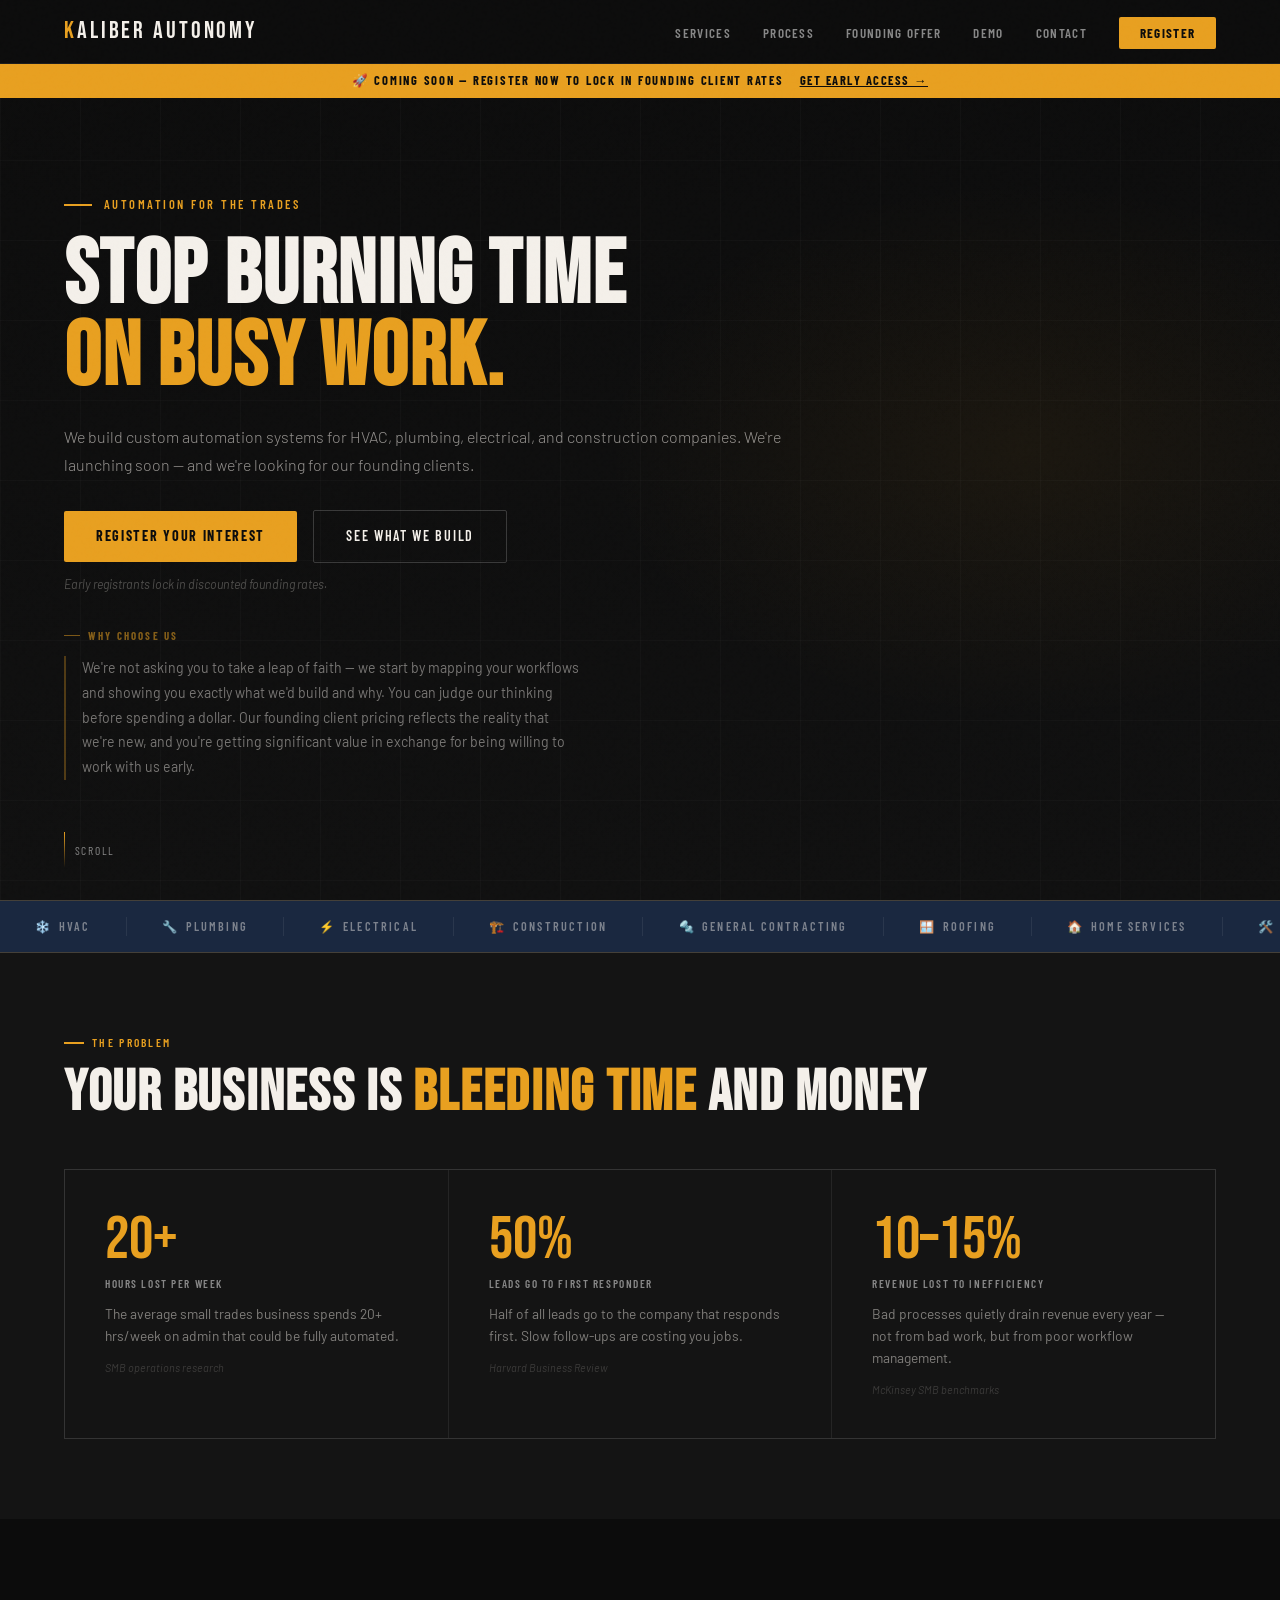
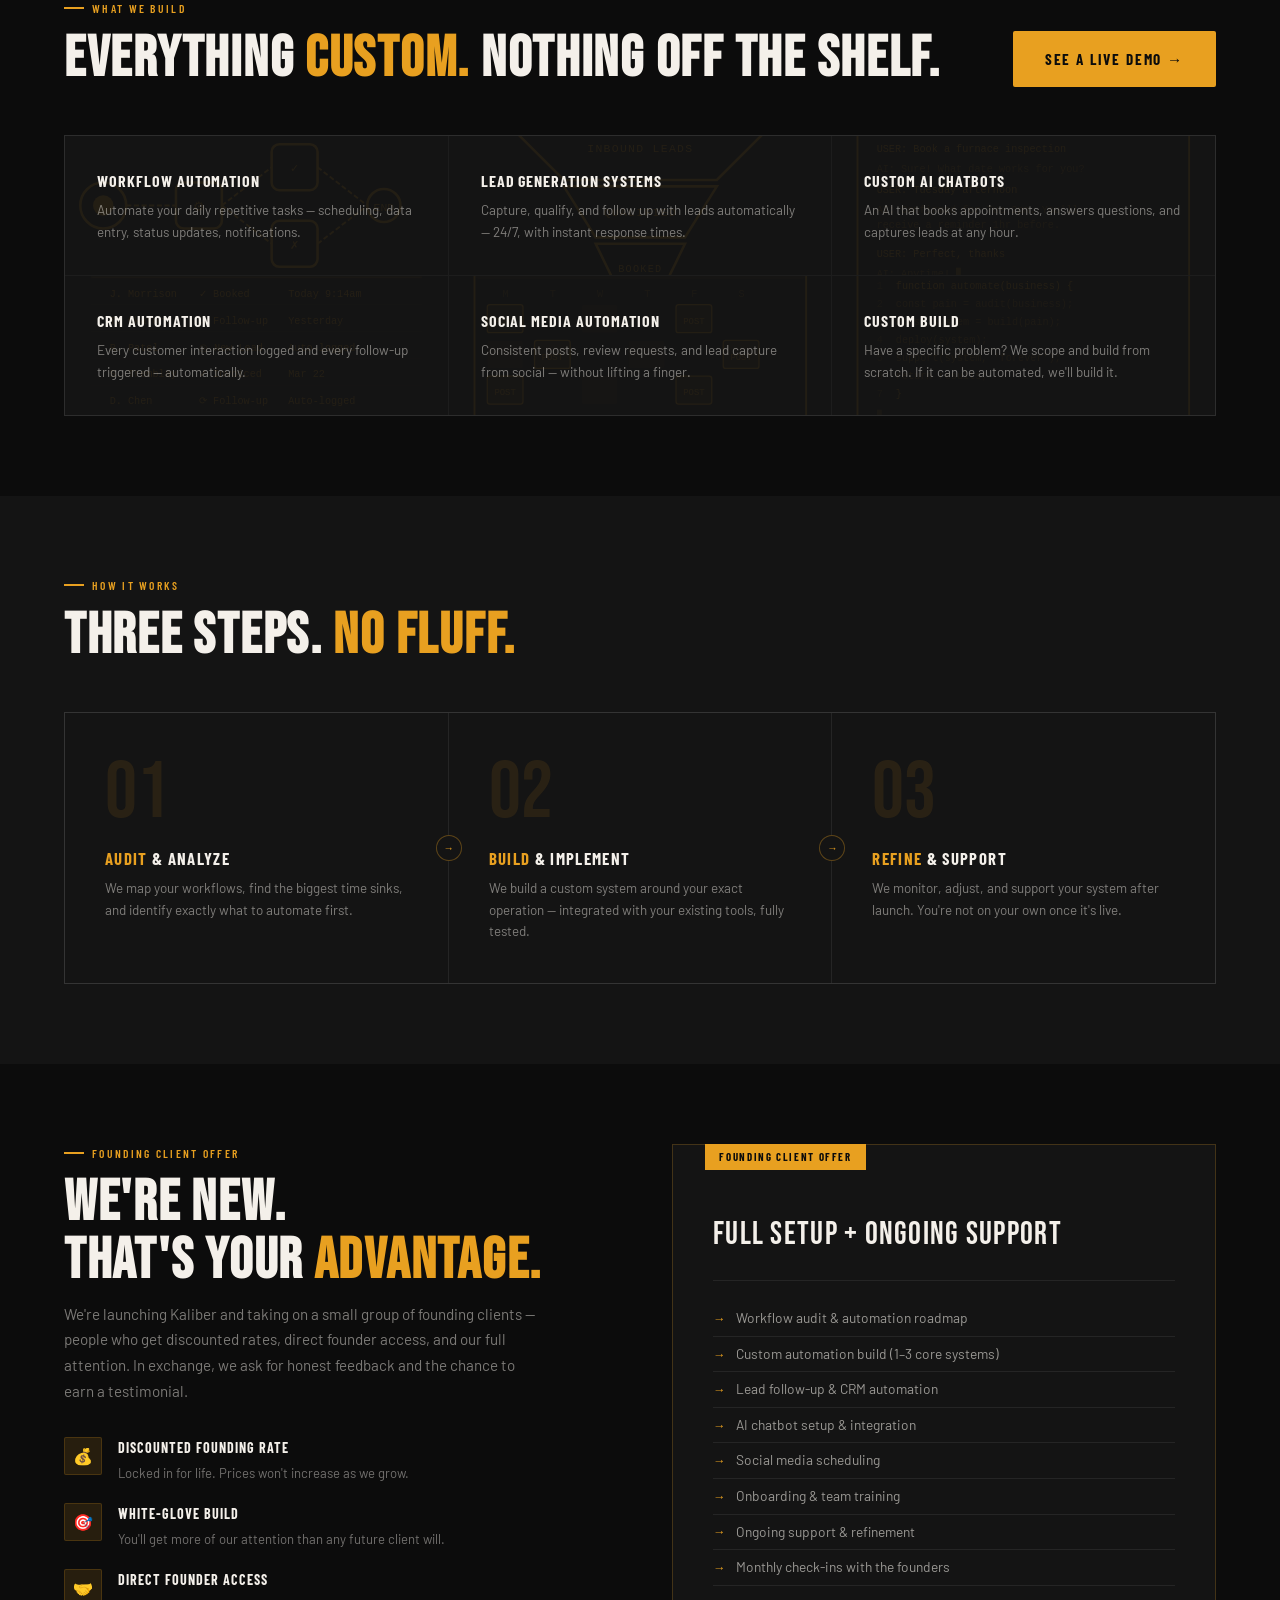
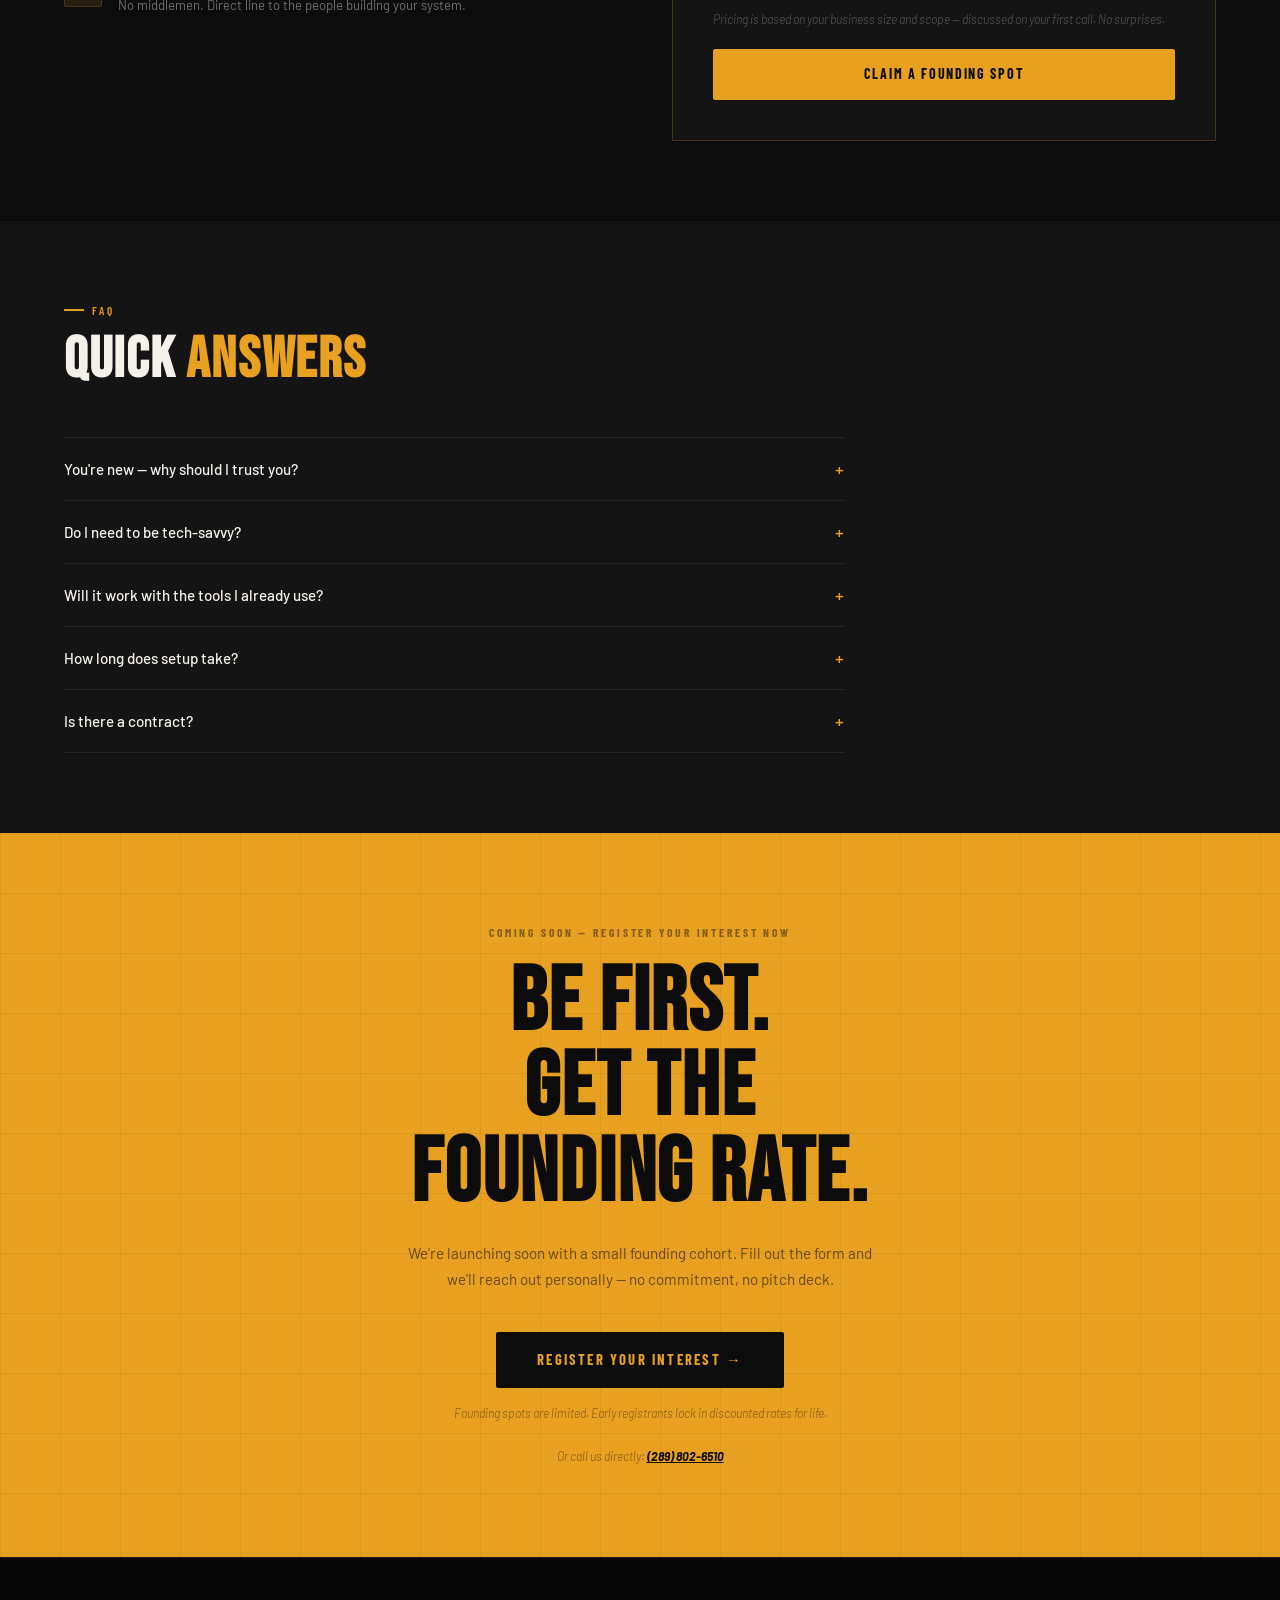
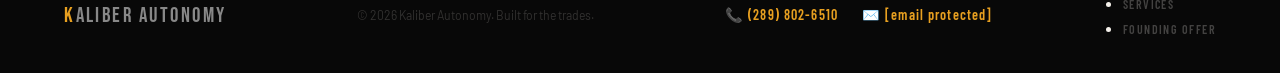
==== commit 4837833f: "Fix iOS safe area: solid opaque nav background, remove blur" ====
--- a/index.html
+++ b/index.html
@@ -2,7 +2,7 @@
 <html lang="en">
 <head>
 <meta charset="UTF-8">
-<meta name="viewport" content="width=device-width, initial-scale=1.0">
+<meta name="viewport" content="width=device-width, initial-scale=1.0, viewport-fit=cover">
 <title>Kaliber Autonomy — Built for the Trades</title>
 <link rel="icon" type="image/svg+xml" href="data:image/svg+xml,%3Csvg xmlns='http://www.w3.org/2000/svg' viewBox='0 0 64 64'%3E%3Crect width='64' height='64' fill='%230C0C0C'/%3E%3Ctext x='50%25' y='54%25' dominant-baseline='middle' text-anchor='middle' font-family='Georgia%2C serif' font-weight='700' font-size='48' fill='%23E8A020'%3EK%3C/text%3E%3C/svg%3E">
 <link rel="preconnect" href="https://fonts.googleapis.com">
@@ -26,7 +26,8 @@
   body::before { content: ''; position: fixed; inset: 0; background-image: url("data:image/svg+xml,%3Csvg viewBox='0 0 256 256' xmlns='http://www.w3.org/2000/svg'%3E%3Cfilter id='noise'%3E%3CfeTurbulence type='fractalNoise' baseFrequency='0.9' numOctaves='4' stitchTiles='stitch'/%3E%3C/filter%3E%3Crect width='100%25' height='100%25' filter='url(%23noise)' opacity='0.04'/%3E%3C/svg%3E"); pointer-events: none; z-index: 9999; opacity: 0.4; }
 
   /* NAV */
-  nav { position: fixed; top: 0; left: 0; right: 0; z-index: 100; display: flex; align-items: center; justify-content: space-between; padding: 0 5%; height: 64px; background: rgba(12,12,12,0.92); backdrop-filter: blur(16px); border-bottom: 1px solid var(--border); transition: box-shadow 0.3s; }
+  nav { position: fixed; top: 0; left: 0; right: 0; z-index: 100; display: flex; align-items: center; justify-content: space-between; padding: env(safe-area-inset-top) 5% 0; height: calc(64px + env(safe-area-inset-top)); background: #0C0C0C; border-bottom: 1px solid var(--border); transition: box-shadow 0.3s; }
+  nav::before { content: ''; position: fixed; top: 0; left: 0; right: 0; height: env(safe-area-inset-top); background: #0C0C0C; z-index: 101; }
   .nav-logo { font-family: 'Bebas Neue', sans-serif; font-size: 1.5rem; letter-spacing: 0.12em; color: var(--white); text-decoration: none; }
   .nav-logo .k-big { color: var(--gold); }
   .nav-logo .k-rest { color: var(--white); }
@@ -37,7 +38,7 @@
   .nav-cta:hover { background: var(--gold-light) !important; }
 
   /* BANNER */
-  .top-banner { position: fixed; top: 64px; left: 0; right: 0; z-index: 99; background: var(--gold); padding: 0.45rem 5%; display: flex; align-items: center; justify-content: center; gap: 1rem; }
+  .top-banner { position: fixed; top: calc(64px + env(safe-area-inset-top)); left: 0; right: 0; z-index: 99; background: var(--gold); padding: 0.45rem 5%; display: flex; align-items: center; justify-content: center; gap: 1rem; }
   .top-banner p { font-family: 'Barlow Condensed', sans-serif; font-size: 0.78rem; font-weight: 700; letter-spacing: 0.14em; text-transform: uppercase; color: var(--dark); }
   .top-banner a { font-family: 'Barlow Condensed', sans-serif; font-size: 0.78rem; font-weight: 700; letter-spacing: 0.12em; text-transform: uppercase; color: var(--dark); text-decoration: underline; white-space: nowrap; }
 
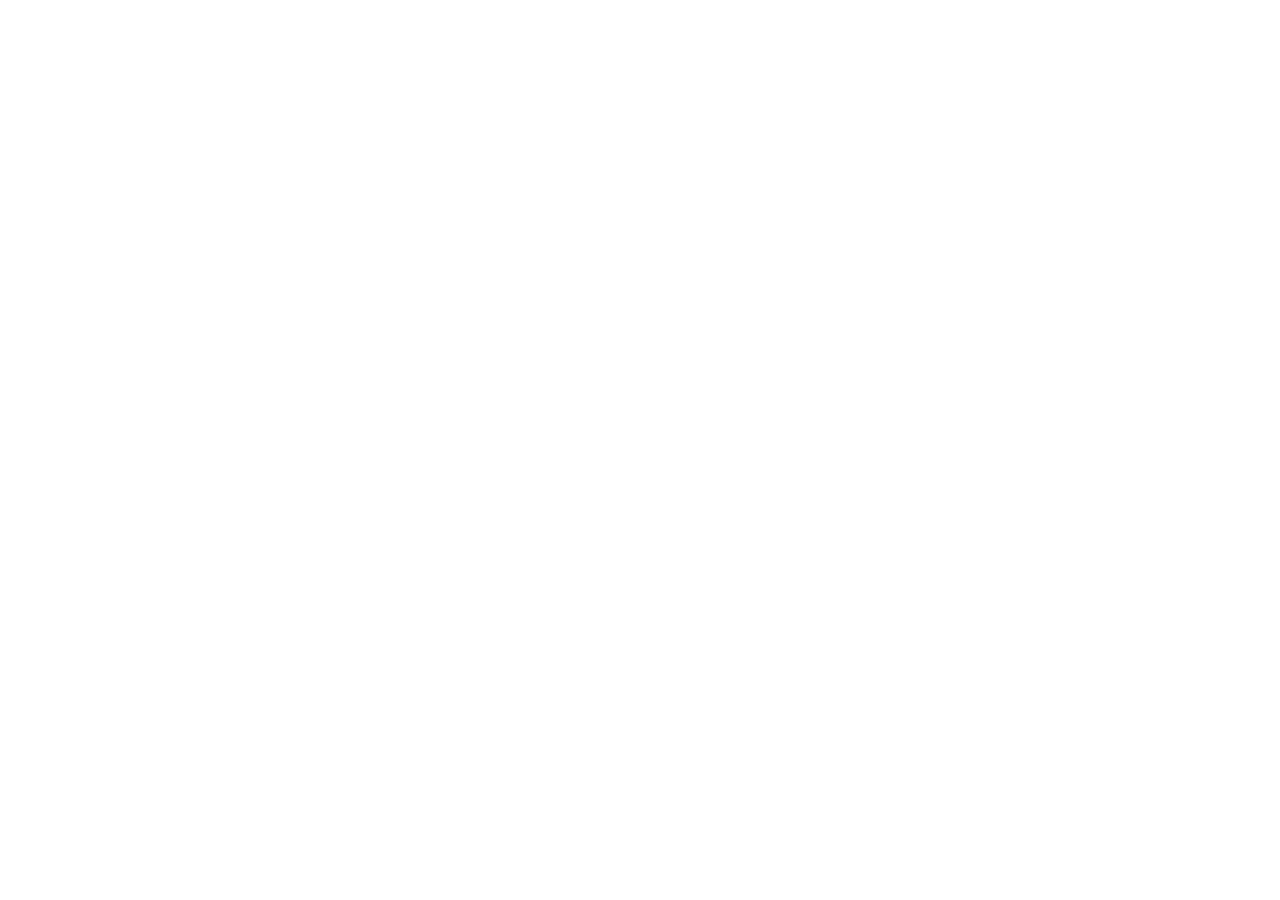
==== commit 0f11983d: "Rebrand: replace static site with Vite + React + Tailwind app Swap the old multi-page static HTML si" ====
--- a/index.html
+++ b/index.html
@@ -1,612 +1,15 @@
-<!DOCTYPE html>
+<!doctype html>
 <html lang="en">
-<head>
-<meta charset="UTF-8">
-<meta name="viewport" content="width=device-width, initial-scale=1.0, viewport-fit=cover">
-<title>Kaliber Autonomy — Built for the Trades</title>
-<link rel="icon" type="image/svg+xml" href="data:image/svg+xml,%3Csvg xmlns='http://www.w3.org/2000/svg' viewBox='0 0 64 64'%3E%3Crect width='64' height='64' fill='%230C0C0C'/%3E%3Ctext x='50%25' y='54%25' dominant-baseline='middle' text-anchor='middle' font-family='Georgia%2C serif' font-weight='700' font-size='48' fill='%23E8A020'%3EK%3C/text%3E%3C/svg%3E">
-<link rel="preconnect" href="https://fonts.googleapis.com">
-<link href="https://fonts.googleapis.com/css2?family=Bebas+Neue&family=Barlow:wght@300;400;500;600;700&family=Barlow+Condensed:wght@400;600;700&display=swap" rel="stylesheet">
-<style>
-  :root {
-    --gold: #E8A020;
-    --gold-light: #F5B84A;
-    --gold-dim: rgba(232,160,32,0.12);
-    --dark: #0C0C0C;
-    --dark-2: #141414;
-    --dark-3: #1C1C1C;
-    --steel: #1A2840;
-    --white: #F4F0EA;
-    --muted: #888;
-    --border: rgba(255,255,255,0.07);
-  }
-  *, *::before, *::after { box-sizing: border-box; margin: 0; padding: 0; }
-  html { scroll-behavior: smooth; }
-  body { background: var(--dark); color: var(--white); font-family: 'Barlow', sans-serif; font-weight: 400; line-height: 1.6; overflow-x: hidden; }
-  body::before { content: ''; position: fixed; inset: 0; background-image: url("data:image/svg+xml,%3Csvg viewBox='0 0 256 256' xmlns='http://www.w3.org/2000/svg'%3E%3Cfilter id='noise'%3E%3CfeTurbulence type='fractalNoise' baseFrequency='0.9' numOctaves='4' stitchTiles='stitch'/%3E%3C/filter%3E%3Crect width='100%25' height='100%25' filter='url(%23noise)' opacity='0.04'/%3E%3C/svg%3E"); pointer-events: none; z-index: 9999; opacity: 0.4; }
-
-  /* NAV */
-  nav { position: fixed; top: 0; left: 0; right: 0; z-index: 100; display: flex; align-items: center; justify-content: space-between; padding: env(safe-area-inset-top) 5% 0; height: calc(64px + env(safe-area-inset-top)); background: #0C0C0C; border-bottom: 1px solid var(--border); transition: box-shadow 0.3s; }
-  nav::before { content: ''; position: fixed; top: 0; left: 0; right: 0; height: env(safe-area-inset-top); background: #0C0C0C; z-index: 101; }
-  .nav-logo { font-family: 'Bebas Neue', sans-serif; font-size: 1.5rem; letter-spacing: 0.12em; color: var(--white); text-decoration: none; }
-  .nav-logo .k-big { color: var(--gold); }
-  .nav-logo .k-rest { color: var(--white); }
-  .nav-links { display: flex; gap: 2rem; list-style: none; }
-  .nav-links a { font-family: 'Barlow Condensed', sans-serif; font-size: 0.82rem; font-weight: 600; letter-spacing: 0.1em; text-transform: uppercase; color: var(--muted); text-decoration: none; transition: color 0.2s; }
-  .nav-links a:hover { color: var(--white); }
-  .nav-cta { background: var(--gold) !important; color: #0C0C0C !important; padding: 0.5rem 1.3rem !important; border-radius: 2px; font-weight: 700 !important; }
-  .nav-cta:hover { background: var(--gold-light) !important; }
-
-  /* BANNER */
-  .top-banner { position: fixed; top: calc(64px + env(safe-area-inset-top)); left: 0; right: 0; z-index: 99; background: var(--gold); padding: 0.45rem 5%; display: flex; align-items: center; justify-content: center; gap: 1rem; }
-  .top-banner p { font-family: 'Barlow Condensed', sans-serif; font-size: 0.78rem; font-weight: 700; letter-spacing: 0.14em; text-transform: uppercase; color: var(--dark); }
-  .top-banner a { font-family: 'Barlow Condensed', sans-serif; font-size: 0.78rem; font-weight: 700; letter-spacing: 0.12em; text-transform: uppercase; color: var(--dark); text-decoration: underline; white-space: nowrap; }
-
-  /* HERO */
-  #hero { min-height: 100vh; display: flex; flex-direction: column; justify-content: center; padding: 155px 5% 80px; position: relative; overflow: hidden; }
-  .hero-bg { position: absolute; inset: 0; background: radial-gradient(ellipse 55% 50% at 80% 50%, rgba(232,160,32,0.06) 0%, transparent 60%), linear-gradient(180deg, #0C0C0C 0%, #101010 100%); z-index: 0; }
-  .hero-bg::after { content: ''; position: absolute; inset: 0; background-image: linear-gradient(rgba(255,255,255,0.02) 1px, transparent 1px), linear-gradient(90deg, rgba(255,255,255,0.02) 1px, transparent 1px); background-size: 80px 80px; }
-
-  .hero-inner { position: relative; z-index: 1; max-width: 740px; }
-
-  .hero-tag { font-family: 'Barlow Condensed', sans-serif; font-size: 0.78rem; font-weight: 600; letter-spacing: 0.2em; text-transform: uppercase; color: var(--gold); margin-bottom: 1.2rem; display: flex; align-items: center; gap: 0.75rem; opacity: 0; animation: fadeUp 0.6s 0.2s forwards; }
-  .hero-tag::before { content: ''; display: inline-block; width: 28px; height: 2px; background: var(--gold); }
-
-  h1.hero-headline { font-family: 'Bebas Neue', sans-serif; font-size: clamp(3rem, 7vw, 8rem); line-height: 0.92; letter-spacing: 0.02em; opacity: 0; animation: fadeUp 0.7s 0.35s forwards; }
-  h1.hero-headline em { font-style: normal; color: var(--gold); display: block; }
-
-  .hero-sub { font-size: 1rem; font-weight: 300; color: rgba(244,240,234,0.58); margin-top: 1.5rem; opacity: 0; animation: fadeUp 0.7s 0.5s forwards; line-height: 1.7; }
-
-  .hero-actions { display: flex; gap: 1rem; margin-top: 2rem; opacity: 0; animation: fadeUp 0.7s 0.65s forwards; flex-wrap: wrap; align-items: center; }
-  .hero-note { font-size: 0.78rem; color: rgba(244,240,234,0.28); opacity: 0; animation: fadeUp 0.6s 0.8s forwards; margin-top: 0.75rem; font-style: italic; }
-
-  /* WHY US — compact inline strip */
-  .hero-right { opacity: 0; animation: fadeUp 0.8s 0.9s forwards; margin-top: 2rem; }
-  .why-label { font-family: 'Barlow Condensed', sans-serif; font-size: 0.68rem; font-weight: 700; letter-spacing: 0.2em; text-transform: uppercase; color: rgba(232,160,32,0.55); margin-bottom: 0.75rem; display: flex; align-items: center; gap: 0.5rem; }
-  .why-label::before { content: ''; display: inline-block; width: 16px; height: 1px; background: rgba(232,160,32,0.5); }
-  .why-blurb { font-size: 0.88rem; color: rgba(244,240,234,0.45); line-height: 1.75; max-width: 520px; border-left: 2px solid rgba(232,160,32,0.3); padding-left: 1rem; }
-
-  .btn-primary { background: var(--gold); color: var(--dark); font-family: 'Barlow Condensed', sans-serif; font-weight: 700; font-size: 0.88rem; letter-spacing: 0.12em; text-transform: uppercase; padding: 0.9rem 2rem; border: none; border-radius: 2px; cursor: pointer; text-decoration: none; display: inline-block; transition: background 0.2s, transform 0.15s, box-shadow 0.2s; }
-  .btn-primary:hover { background: var(--gold-light); transform: translateY(-2px); box-shadow: 0 10px 36px rgba(232,160,32,0.28); }
-  .btn-ghost { background: transparent; color: var(--white); font-family: 'Barlow Condensed', sans-serif; font-weight: 600; font-size: 0.88rem; letter-spacing: 0.12em; text-transform: uppercase; padding: 0.9rem 2rem; border: 1px solid rgba(255,255,255,0.18); border-radius: 2px; cursor: pointer; text-decoration: none; display: inline-block; transition: border-color 0.2s, color 0.2s; }
-  .btn-ghost:hover { border-color: var(--gold); color: var(--gold); }
-
-  .scroll-hint { position: absolute; bottom: 2rem; left: 5%; display: flex; align-items: center; gap: 0.6rem; font-family: 'Barlow Condensed', sans-serif; font-size: 0.72rem; letter-spacing: 0.15em; text-transform: uppercase; color: var(--muted); z-index: 1; opacity: 0; animation: fadeUp 0.6s 1s forwards; }
-  .scroll-line { width: 1px; height: 36px; background: linear-gradient(to bottom, var(--gold), transparent); animation: pulse 2s infinite; }
-  @keyframes pulse { 0%, 100% { opacity: 0.3; } 50% { opacity: 1; } }
-
-  /* TICKER */
-  #ticker { padding: 16px 0; background: var(--steel); overflow: hidden; border-top: 1px solid rgba(232,160,32,0.2); border-bottom: 1px solid rgba(232,160,32,0.2); }
-  .ticker-track { display: flex; animation: ticker 22s linear infinite; white-space: nowrap; }
-  .ticker-item { font-family: 'Barlow Condensed', sans-serif; font-size: 0.76rem; font-weight: 600; letter-spacing: 0.18em; text-transform: uppercase; color: rgba(244,240,234,0.45); padding: 0 2.2rem; border-right: 1px solid rgba(255,255,255,0.07); flex-shrink: 0; }
-  .ticker-item span { color: var(--gold); margin-right: 0.4rem; }
-  @keyframes ticker { 0% { transform: translateX(0); } 100% { transform: translateX(-50%); } }
-
-  /* SHARED */
-  section { padding: 80px 5%; scroll-margin-top: 110px; }
-  footer { scroll-margin-top: 110px; }
-  .tag { font-family: 'Barlow Condensed', sans-serif; font-size: 0.72rem; font-weight: 600; letter-spacing: 0.2em; text-transform: uppercase; color: var(--gold); margin-bottom: 0.75rem; display: flex; align-items: center; gap: 0.5rem; }
-  .tag::before { content: ''; display: inline-block; width: 20px; height: 2px; background: var(--gold); }
-  h2.title { font-family: 'Bebas Neue', sans-serif; font-size: clamp(2.2rem, 4.5vw, 4rem); line-height: 1; letter-spacing: 0.03em; margin-bottom: 0.75rem; }
-  h2.title span { color: var(--gold); }
-  .sub { font-size: 0.95rem; color: rgba(244,240,234,0.48); max-width: 480px; line-height: 1.7; }
-
-  /* PAIN STATS */
-  #pain { background: var(--dark-2); }
-  .pain-grid { display: grid; grid-template-columns: repeat(3, 1fr); gap: 1px; background: var(--border); border: 1px solid var(--border); margin-top: 3rem; }
-  .pain-card { background: var(--dark-2); padding: 2.5rem; transition: background 0.3s; }
-  .pain-card:hover { background: var(--dark-3); }
-  .pain-num { font-family: 'Bebas Neue', sans-serif; font-size: 3.8rem; color: var(--gold); line-height: 1; }
-  .pain-label { font-family: 'Barlow Condensed', sans-serif; font-size: 0.7rem; font-weight: 600; letter-spacing: 0.14em; text-transform: uppercase; color: var(--muted); margin: 0.25rem 0 0.6rem; }
-  .pain-desc { font-size: 0.86rem; color: rgba(244,240,234,0.48); line-height: 1.6; }
-  .pain-source { font-size: 0.68rem; color: rgba(244,240,234,0.18); margin-top: 0.75rem; font-style: italic; }
-
-  /* SERVICES */
-  #services { background: var(--dark); }
-  .services-grid { display: grid; grid-template-columns: repeat(3, 1fr); gap: 1px; background: var(--border); border: 1px solid var(--border); margin-top: 3rem; }
-  .svc-card { background: var(--dark-2); padding: 2rem; transition: background 0.25s; position: relative; overflow: hidden; }
-  .svc-card::before { content: ''; position: absolute; left: 0; top: 0; bottom: 0; width: 3px; background: var(--gold); transform: scaleY(0); transform-origin: bottom; transition: transform 0.3s; }
-  .svc-card:hover { background: var(--dark-3); }
-  .svc-card:hover::before { transform: scaleY(1); }
-  .svc-card { position: relative; overflow: hidden; }
-  .svc-bg { position: absolute; inset: 0; opacity: 0.07; transition: opacity 0.3s; pointer-events: none; }
-  .svc-card:hover .svc-bg { opacity: 0.13; }
-  .svc-bg svg { width: 100%; height: 100%; }
-  .svc-content { position: relative; z-index: 1; }
-  .svc-title { font-family: 'Barlow Condensed', sans-serif; font-size: 1rem; font-weight: 700; letter-spacing: 0.06em; text-transform: uppercase; color: var(--white); margin-bottom: 0.4rem; }
-  .svc-desc { font-size: 0.84rem; color: rgba(244,240,234,0.48); line-height: 1.6; }
-
-  /* PROCESS */
-  #process { background: var(--dark-2); }
-  .process-row { display: grid; grid-template-columns: repeat(3, 1fr); gap: 1px; background: var(--border); border: 1px solid var(--border); margin-top: 3rem; }
-  .step { background: var(--dark-2); padding: 2.5rem; position: relative; transition: background 0.3s; }
-  .step:hover { background: var(--dark-3); }
-  .step-n { font-family: 'Bebas Neue', sans-serif; font-size: 5rem; line-height: 1; color: rgba(232,160,32,0.1); margin-bottom: 0.75rem; transition: color 0.3s; user-select: none; }
-  .step:hover .step-n { color: rgba(232,160,32,0.2); }
-  .step-t { font-family: 'Barlow Condensed', sans-serif; font-size: 1.05rem; font-weight: 700; letter-spacing: 0.08em; text-transform: uppercase; color: var(--white); margin-bottom: 0.4rem; }
-  .step-t span { color: var(--gold); }
-  .step-d { font-size: 0.84rem; color: rgba(244,240,234,0.48); line-height: 1.6; }
-  .step-arr { position: absolute; top: 50%; right: -1px; transform: translate(50%, -50%); width: 26px; height: 26px; background: var(--dark-2); border: 1px solid rgba(232,160,32,0.35); border-radius: 50%; display: flex; align-items: center; justify-content: center; font-size: 0.65rem; color: var(--gold); z-index: 2; }
-  .step:last-child .step-arr { display: none; }
-
-  /* FOUNDING */
-  #founding { background: var(--dark); }
-  .founding-grid { display: grid; grid-template-columns: 1fr 1fr; gap: 4rem; align-items: start; }
-  .perks { margin-top: 2rem; display: flex; flex-direction: column; gap: 1.25rem; }
-  .perk { display: flex; gap: 1rem; align-items: flex-start; }
-  .perk-ico { width: 38px; height: 38px; flex-shrink: 0; background: var(--gold-dim); border: 1px solid rgba(232,160,32,0.18); border-radius: 2px; display: flex; align-items: center; justify-content: center; font-size: 1rem; }
-  .perk-t { font-family: 'Barlow Condensed', sans-serif; font-size: 0.88rem; font-weight: 700; letter-spacing: 0.07em; text-transform: uppercase; color: var(--white); margin-bottom: 0.2rem; }
-  .perk-d { font-size: 0.82rem; color: rgba(244,240,234,0.44); line-height: 1.55; }
-  .offer-card { background: var(--dark-2); border: 1px solid rgba(232,160,32,0.22); padding: 2.5rem; position: relative; }
-  .offer-card::before { content: 'Founding Client Offer'; position: absolute; top: -1px; left: 2rem; background: var(--gold); color: var(--dark); font-family: 'Barlow Condensed', sans-serif; font-size: 0.68rem; font-weight: 700; letter-spacing: 0.15em; text-transform: uppercase; padding: 0.28rem 0.9rem; }
-  .offer-name { font-family: 'Bebas Neue', sans-serif; font-size: 2rem; color: var(--white); margin: 1.5rem 0 0.5rem; letter-spacing: 0.04em; }
-  .offer-divider { height: 1px; background: var(--border); margin: 1.25rem 0; }
-  .offer-list { list-style: none; margin-bottom: 1.5rem; }
-  .offer-list li { font-size: 0.86rem; color: rgba(244,240,234,0.6); padding: 0.5rem 0; border-bottom: 1px solid var(--border); display: flex; gap: 0.65rem; line-height: 1.35; }
-  .offer-list li::before { content: '→'; color: var(--gold); flex-shrink: 0; font-size: 0.78rem; margin-top: 0.05rem; }
-  .offer-note { font-size: 0.76rem; color: rgba(244,240,234,0.24); font-style: italic; margin-bottom: 1.25rem; line-height: 1.55; }
-
-  /* FAQ */
-  #faq { background: var(--dark-2); }
-  .faq-wrap { margin-top: 3rem; border-top: 1px solid var(--border); max-width: 780px; }
-  .faq-item { border-bottom: 1px solid var(--border); }
-  .faq-q { width: 100%; background: none; border: none; color: var(--white); font-family: 'Barlow', sans-serif; font-size: 0.95rem; font-weight: 500; text-align: left; padding: 1.25rem 0; cursor: pointer; display: flex; justify-content: space-between; align-items: center; gap: 1rem; transition: color 0.2s; }
-  .faq-q:hover { color: var(--gold); }
-  .faq-ico { font-size: 1.1rem; color: var(--gold); flex-shrink: 0; transition: transform 0.3s; font-style: normal; }
-  .faq-a { font-size: 0.88rem; color: rgba(244,240,234,0.48); line-height: 1.7; max-height: 0; overflow: hidden; transition: max-height 0.4s ease, padding 0.3s; }
-  .faq-item.open .faq-a { max-height: 200px; padding-bottom: 1.25rem; }
-  .faq-item.open .faq-ico { transform: rotate(45deg); }
-
-  /* FINAL CTA */
-  #cta { background: var(--gold); padding: 90px 5%; text-align: center; position: relative; overflow: hidden; }
-  #cta::before { content: ''; position: absolute; inset: 0; background-image: linear-gradient(rgba(0,0,0,0.05) 1px, transparent 1px), linear-gradient(90deg, rgba(0,0,0,0.05) 1px, transparent 1px); background-size: 60px 60px; }
-  .cta-label { font-family: 'Barlow Condensed', sans-serif; font-size: 0.72rem; font-weight: 700; letter-spacing: 0.25em; text-transform: uppercase; color: rgba(12,12,12,0.45); margin-bottom: 1.25rem; position: relative; z-index: 1; }
-  h2.cta-h { font-family: 'Bebas Neue', sans-serif; font-size: clamp(2.8rem, 7vw, 6.5rem); color: var(--dark); line-height: 0.95; letter-spacing: 0.02em; position: relative; z-index: 1; margin-bottom: 1.5rem; }
-  .cta-sub { font-size: 0.95rem; color: rgba(12,12,12,0.58); max-width: 480px; margin: 0 auto 2.5rem; line-height: 1.7; position: relative; z-index: 1; }
-  .cta-btn { display: inline-block; background: var(--dark); color: var(--gold); font-family: 'Barlow Condensed', sans-serif; font-size: 0.92rem; font-weight: 700; letter-spacing: 0.15em; text-transform: uppercase; padding: 1rem 2.6rem; text-decoration: none; border-radius: 2px; transition: background 0.2s, transform 0.15s; position: relative; z-index: 1; }
-  .cta-btn:hover { background: #1a1a1a; transform: translateY(-2px); }
-  .cta-footnote { font-size: 0.76rem; color: rgba(12,12,12,0.36); margin-top: 1rem; position: relative; z-index: 1; font-style: italic; }
-
-  /* FOOTER */
-  footer { background: #080808; padding: 2rem 5%; border-top: 1px solid var(--border); display: flex; align-items: center; justify-content: space-between; flex-wrap: wrap; gap: 1rem; }
-  .f-logo { font-family: 'Bebas Neue', sans-serif; font-size: 1.3rem; letter-spacing: 0.12em; color: var(--muted); text-decoration: none; }
-  .f-logo .k-big { color: var(--gold); }
-  .f-logo .k-rest { color: var(--muted); }
-  .f-copy { font-size: 0.76rem; color: rgba(244,240,234,0.18); }
-  .f-contact { display: flex; align-items: center; }
-  .f-phone { font-family: 'Barlow Condensed', sans-serif; font-size: 0.88rem; font-weight: 600; letter-spacing: 0.08em; color: var(--gold); text-decoration: none; transition: color 0.2s; }
-  .f-phone:hover { color: var(--gold-light); }
-  .f-links a { font-family: 'Barlow Condensed', sans-serif; font-size: 0.75rem; font-weight: 600; letter-spacing: 0.12em; text-transform: uppercase; color: rgba(244,240,234,0.25); text-decoration: none; transition: color 0.2s; }
-  .f-links a:hover { color: var(--gold); }
-
-  /* ANIMATIONS */
-  @keyframes fadeUp { from { opacity: 0; transform: translateY(20px); } to { opacity: 1; transform: translateY(0); } }
-  .reveal { opacity: 1; transform: none; transition: opacity 0.65s ease, transform 0.65s ease; }
-  .reveal.in { opacity: 1; transform: none; }
-
-  /* RESPONSIVE */
-  @media (max-width: 900px) {
-    .pain-grid { grid-template-columns: 1fr 1fr; }
-    .services-grid { grid-template-columns: 1fr 1fr; }
-    .founding-grid { grid-template-columns: 1fr; gap: 3rem; }
-    .why-grid { flex-wrap: wrap; }
-    .why-card { flex: 1 1 45%; }
-  }
-  @media (max-width: 700px) {
-    .nav-links { display: none; }
-    .process-row { grid-template-columns: 1fr; }
-    .step-arr { display: none !important; }
-    .pain-grid { grid-template-columns: 1fr; }
-    .services-grid { grid-template-columns: 1fr; }
-  }
-  @media (max-width: 480px) {
-    .top-banner { flex-direction: column; gap: 0.2rem; text-align: center; }
-  }
-</style>
-</head>
-<body>
-
-<!-- NAV -->
-<nav>
-  <a href="#" class="nav-logo"><span class="k-big">K</span><span class="k-rest">aliber Autonomy</span></a>
-  <ul class="nav-links">
-    <li><a href="#services">Services</a></li>
-    <li><a href="#process">Process</a></li>
-    <li><a href="#founding">Founding Offer</a></li>
-    <li><a href="demo.html">Demo</a></li>
-    <li><a href="#contact">Contact</a></li>
-    <li><a href="register.html" class="nav-cta">Register</a></li>
-  </ul>
-</nav>
-
-<!-- BANNER -->
-<div class="top-banner">
-  <p>🚀 Coming Soon — Register now to lock in founding client rates</p>
-  <a href="#cta">Get Early Access →</a>
-</div>
-
-<!-- HERO -->
-<section id="hero">
-  <div class="hero-bg"></div>
-  <div class="hero-inner">
-    <div class="hero-left">
-      <div class="hero-tag">Automation for the Trades</div>
-      <h1 class="hero-headline">
-        Stop Burning Time<br>
-        <em>on Busy Work.</em>
-      </h1>
-      <p class="hero-sub">We build custom automation systems for HVAC, plumbing, electrical, and construction companies. We're launching soon — and we're looking for our founding clients.</p>
-      <div class="hero-actions">
-        <a href="#cta" class="btn-primary">Register Your Interest</a>
-        <a href="#services" class="btn-ghost">See What We Build</a>
-      </div>
-      <p class="hero-note">Early registrants lock in discounted founding rates.</p>
-    </div>
-    <div class="hero-right">
-      <div class="why-label">Why Choose Us</div>
-      <p class="why-blurb">We're not asking you to take a leap of faith — we start by mapping your workflows and showing you exactly what we'd build and why. You can judge our thinking before spending a dollar. Our founding client pricing reflects the reality that we're new, and you're getting significant value in exchange for being willing to work with us early.</p>
-    </div>
-  </div>
-  <div class="scroll-hint"><div class="scroll-line"></div> Scroll</div>
-</section>
-
-<!-- TICKER -->
-<div id="ticker">
-  <div class="ticker-track">
-    <div class="ticker-item"><span>❄️</span>HVAC</div>
-    <div class="ticker-item"><span>🔧</span>Plumbing</div>
-    <div class="ticker-item"><span>⚡</span>Electrical</div>
-    <div class="ticker-item"><span>🏗️</span>Construction</div>
-    <div class="ticker-item"><span>🔩</span>General Contracting</div>
-    <div class="ticker-item"><span>🪟</span>Roofing</div>
-    <div class="ticker-item"><span>🏠</span>Home Services</div>
-    <div class="ticker-item"><span>🛠️</span>Renovation</div>
-    <div class="ticker-item"><span>❄️</span>HVAC</div>
-    <div class="ticker-item"><span>🔧</span>Plumbing</div>
-    <div class="ticker-item"><span>⚡</span>Electrical</div>
-    <div class="ticker-item"><span>🏗️</span>Construction</div>
-    <div class="ticker-item"><span>🔩</span>General Contracting</div>
-    <div class="ticker-item"><span>🪟</span>Roofing</div>
-    <div class="ticker-item"><span>🏠</span>Home Services</div>
-    <div class="ticker-item"><span>🛠️</span>Renovation</div>
-  </div>
-</div>
-
-<!-- PAIN -->
-<section id="pain">
-  <div class="reveal">
-    <div class="tag">The Problem</div>
-    <h2 class="title">Your business is <span>bleeding time</span> and money</h2>
-  </div>
-  <div class="pain-grid reveal">
-    <div class="pain-card">
-      <div class="pain-num">20+</div>
-      <div class="pain-label">Hours lost per week</div>
-      <div class="pain-desc">The average small trades business spends 20+ hrs/week on admin that could be fully automated.</div>
-      <div class="pain-source">SMB operations research</div>
-    </div>
-    <div class="pain-card">
-      <div class="pain-num">50%</div>
-      <div class="pain-label">Leads go to first responder</div>
-      <div class="pain-desc">Half of all leads go to the company that responds first. Slow follow-ups are costing you jobs.</div>
-      <div class="pain-source">Harvard Business Review</div>
-    </div>
-    <div class="pain-card">
-      <div class="pain-num">10–15%</div>
-      <div class="pain-label">Revenue lost to inefficiency</div>
-      <div class="pain-desc">Bad processes quietly drain revenue every year — not from bad work, but from poor workflow management.</div>
-      <div class="pain-source">McKinsey SMB benchmarks</div>
-    </div>
-  </div>
-</section>
-
-<!-- SERVICES -->
-<section id="services">
-  <div class="reveal" style="display:flex;align-items:flex-end;justify-content:space-between;flex-wrap:wrap;gap:1rem;margin-bottom:3rem;">
-    <div>
-      <div class="tag">What We Build</div>
-      <h2 class="title" style="margin-bottom:0;">Everything <span>custom.</span> Nothing off the shelf.</h2>
-    </div>
-    <a href="demo.html" class="btn-primary" style="flex-shrink:0;font-size:0.95rem;padding:1rem 2rem;">See a Live Demo →</a>
-  </div>
-  <div class="services-grid reveal">
-    <!-- Workflow Automation — Make.com style flow -->
-    <div class="svc-card">
-      <div class="svc-bg"><svg viewBox="0 0 300 200" xmlns="http://www.w3.org/2000/svg" preserveAspectRatio="xMidYMid slice">
-        <circle cx="30" cy="100" r="18" fill="none" stroke="#E8A020" stroke-width="2"/>
-        <circle cx="30" cy="100" r="8" fill="#E8A020"/>
-        <line x1="48" y1="100" x2="87" y2="100" stroke="#E8A020" stroke-width="1.5" stroke-dasharray="4 2"/>
-        <rect x="87" y="82" width="36" height="36" rx="6" fill="none" stroke="#E8A020" stroke-width="2"/>
-        <text x="105" y="104" text-anchor="middle" fill="#E8A020" font-size="10" font-family="monospace">⚙</text>
-        <line x1="123" y1="100" x2="162" y2="70" stroke="#E8A020" stroke-width="1.5" stroke-dasharray="4 2"/>
-        <line x1="123" y1="100" x2="162" y2="130" stroke="#E8A020" stroke-width="1.5" stroke-dasharray="4 2"/>
-        <rect x="162" y="52" width="36" height="36" rx="6" fill="none" stroke="#E8A020" stroke-width="2"/>
-        <text x="180" y="74" text-anchor="middle" fill="#E8A020" font-size="9" font-family="monospace">✓</text>
-        <rect x="162" y="112" width="36" height="36" rx="6" fill="none" stroke="#E8A020" stroke-width="2"/>
-        <text x="180" y="134" text-anchor="middle" fill="#E8A020" font-size="9" font-family="monospace">✗</text>
-        <line x1="198" y1="70" x2="237" y2="100" stroke="#E8A020" stroke-width="1.5" stroke-dasharray="4 2"/>
-        <line x1="198" y1="130" x2="237" y2="100" stroke="#E8A020" stroke-width="1.5" stroke-dasharray="4 2"/>
-        <circle cx="250" cy="100" r="13" fill="none" stroke="#E8A020" stroke-width="2"/>
-        <text x="250" y="104" text-anchor="middle" fill="#E8A020" font-size="9" font-family="monospace">END</text>
-      </svg></div>
-      <div class="svc-content">
-        <div class="svc-title">Workflow Automation</div>
-        <div class="svc-desc">Automate your daily repetitive tasks — scheduling, data entry, status updates, notifications.</div>
-      </div>
-    </div>
-
-    <!-- Lead Generation — Funnel -->
-    <div class="svc-card">
-      <div class="svc-bg"><svg viewBox="0 0 300 200" xmlns="http://www.w3.org/2000/svg" preserveAspectRatio="xMidYMid slice">
-        <polygon points="40,30 260,30 210,80 90,80" fill="none" stroke="#E8A020" stroke-width="2"/>
-        <polygon points="90,85 210,85 185,125 115,125" fill="none" stroke="#E8A020" stroke-width="2"/>
-        <polygon points="115,130 185,130 168,165 132,165" fill="none" stroke="#E8A020" stroke-width="2"/>
-        <text x="150" y="58" text-anchor="middle" fill="#E8A020" font-size="9" font-family="monospace" letter-spacing="1">INBOUND LEADS</text>
-        <text x="150" y="108" text-anchor="middle" fill="#E8A020" font-size="9" font-family="monospace" letter-spacing="1">QUALIFIED</text>
-        <text x="150" y="152" text-anchor="middle" fill="#E8A020" font-size="8" font-family="monospace" letter-spacing="1">BOOKED</text>
-        <line x1="150" y1="170" x2="150" y2="185" stroke="#E8A020" stroke-width="1.5"/>
-        <circle cx="150" cy="190" r="5" fill="#E8A020"/>
-      </svg></div>
-      <div class="svc-content">
-        <div class="svc-title">Lead Generation Systems</div>
-        <div class="svc-desc">Capture, qualify, and follow up with leads automatically — 24/7, with instant response times.</div>
-      </div>
-    </div>
-
-    <!-- AI Chatbot — Terminal TUI -->
-    <div class="svc-card">
-      <div class="svc-bg"><svg viewBox="0 0 300 200" xmlns="http://www.w3.org/2000/svg" preserveAspectRatio="xMidYMid slice">
-        <rect x="20" y="20" width="260" height="160" rx="4" fill="none" stroke="#E8A020" stroke-width="1.5"/>
-        <rect x="20" y="20" width="260" height="22" rx="4" fill="#E8A020" fill-opacity="0.15"/>
-        <circle cx="36" cy="31" r="4" fill="#E8A020" fill-opacity="0.5"/>
-        <circle cx="50" cy="31" r="4" fill="#E8A020" fill-opacity="0.5"/>
-        <circle cx="64" cy="31" r="4" fill="#E8A020" fill-opacity="0.5"/>
-        <text x="35" y="58" fill="#E8A020" font-size="8" font-family="monospace">USER: Book a furnace inspection</text>
-        <text x="35" y="74" fill="#E8A020" font-size="8" font-family="monospace" fill-opacity="0.6">AI: Sure! What date works for you?</text>
-        <text x="35" y="90" fill="#E8A020" font-size="8" font-family="monospace">USER: Tuesday afternoon</text>
-        <text x="35" y="106" fill="#E8A020" font-size="8" font-family="monospace" fill-opacity="0.6">AI: Confirmed for Tue 2pm. You'll</text>
-        <text x="35" y="118" fill="#E8A020" font-size="8" font-family="monospace" fill-opacity="0.6">     receive a reminder 1hr before.</text>
-        <text x="35" y="140" fill="#E8A020" font-size="8" font-family="monospace">USER: Perfect, thanks</text>
-        <text x="35" y="156" fill="#E8A020" font-size="8" font-family="monospace" fill-opacity="0.6">AI: Anytime! ▋</text>
-      </svg></div>
-      <div class="svc-content">
-        <div class="svc-title">Custom AI Chatbots</div>
-        <div class="svc-desc">An AI that books appointments, answers questions, and captures leads at any hour.</div>
-      </div>
-    </div>
-
-    <!-- CRM Automation — Database table -->
-    <div class="svc-card">
-      <div class="svc-bg"><svg viewBox="0 0 300 200" xmlns="http://www.w3.org/2000/svg" preserveAspectRatio="xMidYMid slice">
-        <rect x="20" y="25" width="260" height="22" rx="2" fill="#E8A020" fill-opacity="0.2"/>
-        <text x="35" y="40" fill="#E8A020" font-size="8" font-family="monospace" font-weight="bold">NAME</text>
-        <text x="105" y="40" fill="#E8A020" font-size="8" font-family="monospace" font-weight="bold">STATUS</text>
-        <text x="175" y="40" fill="#E8A020" font-size="8" font-family="monospace" font-weight="bold">LAST CONTACT</text>
-        <line x1="20" y1="47" x2="280" y2="47" stroke="#E8A020" stroke-width="0.5" stroke-opacity="0.4"/>
-        <text x="35" y="62" fill="#E8A020" font-size="8" font-family="monospace">J. Morrison</text>
-        <text x="105" y="62" fill="#E8A020" font-size="8" font-family="monospace">✓ Booked</text>
-        <text x="175" y="62" fill="#E8A020" font-size="8" font-family="monospace">Today 9:14am</text>
-        <line x1="20" y1="68" x2="280" y2="68" stroke="#E8A020" stroke-width="0.5" stroke-opacity="0.2"/>
-        <text x="35" y="83" fill="#E8A020" font-size="8" font-family="monospace">T. Okafor</text>
-        <text x="105" y="83" fill="#E8A020" font-size="8" font-family="monospace">⟳ Follow-up</text>
-        <text x="175" y="83" fill="#E8A020" font-size="8" font-family="monospace">Yesterday</text>
-        <line x1="20" y1="89" x2="280" y2="89" stroke="#E8A020" stroke-width="0.5" stroke-opacity="0.2"/>
-        <text x="35" y="104" fill="#E8A020" font-size="8" font-family="monospace">R. Patel</text>
-        <text x="105" y="104" fill="#E8A020" font-size="8" font-family="monospace">◎ New Lead</text>
-        <text x="175" y="104" fill="#E8A020" font-size="8" font-family="monospace">Auto-logged</text>
-        <line x1="20" y1="110" x2="280" y2="110" stroke="#E8A020" stroke-width="0.5" stroke-opacity="0.2"/>
-        <text x="35" y="125" fill="#E8A020" font-size="8" font-family="monospace">S. Tremblay</text>
-        <text x="105" y="125" fill="#E8A020" font-size="8" font-family="monospace">✓ Invoiced</text>
-        <text x="175" y="125" fill="#E8A020" font-size="8" font-family="monospace">Mar 22</text>
-        <line x1="20" y1="131" x2="280" y2="131" stroke="#E8A020" stroke-width="0.5" stroke-opacity="0.2"/>
-        <text x="35" y="146" fill="#E8A020" font-size="8" font-family="monospace">D. Chen</text>
-        <text x="105" y="146" fill="#E8A020" font-size="8" font-family="monospace">⟳ Follow-up</text>
-        <text x="175" y="146" fill="#E8A020" font-size="8" font-family="monospace">Auto-logged</text>
-      </svg></div>
-      <div class="svc-content">
-        <div class="svc-title">CRM Automation</div>
-        <div class="svc-desc">Every customer interaction logged and every follow-up triggered — automatically.</div>
-      </div>
-    </div>
-
-    <!-- Social Media — Scheduling calendar -->
-    <div class="svc-card">
-      <div class="svc-bg"><svg viewBox="0 0 300 200" xmlns="http://www.w3.org/2000/svg" preserveAspectRatio="xMidYMid slice">
-        <rect x="20" y="20" width="260" height="160" rx="4" fill="none" stroke="#E8A020" stroke-width="1.5"/>
-        <rect x="20" y="20" width="260" height="28" rx="4" fill="#E8A020" fill-opacity="0.15"/>
-        <text x="150" y="38" text-anchor="middle" fill="#E8A020" font-size="9" font-family="monospace" font-weight="bold" letter-spacing="2">MARCH 2026</text>
-        <text x="42" y="62" fill="#E8A020" font-size="8" font-family="monospace" fill-opacity="0.5">M</text>
-        <text x="79" y="62" fill="#E8A020" font-size="8" font-family="monospace" fill-opacity="0.5">T</text>
-        <text x="116" y="62" fill="#E8A020" font-size="8" font-family="monospace" fill-opacity="0.5">W</text>
-        <text x="153" y="62" fill="#E8A020" font-size="8" font-family="monospace" fill-opacity="0.5">T</text>
-        <text x="190" y="62" fill="#E8A020" font-size="8" font-family="monospace" fill-opacity="0.5">F</text>
-        <text x="227" y="62" fill="#E8A020" font-size="8" font-family="monospace" fill-opacity="0.5">S</text>
-        <rect x="30" y="68" width="28" height="22" rx="2" fill="#E8A020" fill-opacity="0.25" stroke="#E8A020" stroke-width="1"/>
-        <text x="44" y="83" text-anchor="middle" fill="#E8A020" font-size="7" font-family="monospace">POST</text>
-        <rect x="104" y="68" width="28" height="22" rx="2" fill="#E8A020" fill-opacity="0.12"/>
-        <text x="118" y="83" text-anchor="middle" fill="#E8A020" font-size="8" font-family="monospace" fill-opacity="0.4">—</text>
-        <rect x="178" y="68" width="28" height="22" rx="2" fill="#E8A020" fill-opacity="0.25" stroke="#E8A020" stroke-width="1"/>
-        <text x="192" y="83" text-anchor="middle" fill="#E8A020" font-size="7" font-family="monospace">POST</text>
-        <rect x="30" y="96" width="28" height="22" rx="2" fill="#E8A020" fill-opacity="0.12"/>
-        <rect x="67" y="96" width="28" height="22" rx="2" fill="#E8A020" fill-opacity="0.25" stroke="#E8A020" stroke-width="1"/>
-        <text x="81" y="111" text-anchor="middle" fill="#E8A020" font-size="7" font-family="monospace">POST</text>
-        <rect x="141" y="96" width="28" height="22" rx="2" fill="#E8A020" fill-opacity="0.12"/>
-        <rect x="215" y="96" width="28" height="22" rx="2" fill="#E8A020" fill-opacity="0.25" stroke="#E8A020" stroke-width="1"/>
-        <text x="229" y="111" text-anchor="middle" fill="#E8A020" font-size="7" font-family="monospace">POST</text>
-        <rect x="30" y="124" width="28" height="22" rx="2" fill="#E8A020" fill-opacity="0.25" stroke="#E8A020" stroke-width="1"/>
-        <text x="44" y="139" text-anchor="middle" fill="#E8A020" font-size="7" font-family="monospace">POST</text>
-        <rect x="104" y="124" width="28" height="22" rx="2" fill="#E8A020" fill-opacity="0.12"/>
-        <rect x="178" y="124" width="28" height="22" rx="2" fill="#E8A020" fill-opacity="0.25" stroke="#E8A020" stroke-width="1"/>
-        <text x="192" y="139" text-anchor="middle" fill="#E8A020" font-size="7" font-family="monospace">POST</text>
-      </svg></div>
-      <div class="svc-content">
-        <div class="svc-title">Social Media Automation</div>
-        <div class="svc-desc">Consistent posts, review requests, and lead capture from social — without lifting a finger.</div>
-      </div>
-    </div>
-
-    <!-- Custom Build — Code editor -->
-    <div class="svc-card">
-      <div class="svc-bg"><svg viewBox="0 0 300 200" xmlns="http://www.w3.org/2000/svg" preserveAspectRatio="xMidYMid slice">
-        <rect x="20" y="20" width="260" height="160" rx="4" fill="none" stroke="#E8A020" stroke-width="1.5"/>
-        <rect x="20" y="20" width="260" height="20" rx="4" fill="#E8A020" fill-opacity="0.15"/>
-        <text x="150" y="34" text-anchor="middle" fill="#E8A020" font-size="8" font-family="monospace" fill-opacity="0.7">custom_build.js</text>
-        <text x="35" y="56" fill="#E8A020" font-size="8" font-family="monospace" fill-opacity="0.4">1</text>
-        <text x="50" y="56" fill="#E8A020" font-size="8" font-family="monospace">function <tspan fill-opacity="0.9">automate</tspan>(business) {</text>
-        <text x="35" y="70" fill="#E8A020" font-size="8" font-family="monospace" fill-opacity="0.4">2</text>
-        <text x="50" y="70" fill="#E8A020" font-size="8" font-family="monospace" fill-opacity="0.6">  const pain = audit(business);</text>
-        <text x="35" y="84" fill="#E8A020" font-size="8" font-family="monospace" fill-opacity="0.4">3</text>
-        <text x="50" y="84" fill="#E8A020" font-size="8" font-family="monospace" fill-opacity="0.6">  const system = build(pain);</text>
-        <text x="35" y="98" fill="#E8A020" font-size="8" font-family="monospace" fill-opacity="0.4">4</text>
-        <text x="50" y="98" fill="#E8A020" font-size="8" font-family="monospace" fill-opacity="0.6">  deploy(system);</text>
-        <text x="35" y="112" fill="#E8A020" font-size="8" font-family="monospace" fill-opacity="0.4">5</text>
-        <text x="50" y="112" fill="#E8A020" font-size="8" font-family="monospace" fill-opacity="0.6">  support(system, <tspan fill="#E8A020">'forever'</tspan>);</text>
-        <text x="35" y="126" fill="#E8A020" font-size="8" font-family="monospace" fill-opacity="0.4">6</text>
-        <text x="50" y="126" fill="#E8A020" font-size="8" font-family="monospace" fill-opacity="0.6">  return results;</text>
-        <text x="35" y="140" fill="#E8A020" font-size="8" font-family="monospace" fill-opacity="0.4">7</text>
-        <text x="50" y="140" fill="#E8A020" font-size="8" font-family="monospace">}</text>
-        <text x="35" y="158" fill="#E8A020" font-size="8" font-family="monospace" fill-opacity="0.4">▋</text>
-      </svg></div>
-      <div class="svc-content">
-        <div class="svc-title">Custom Build</div>
-        <div class="svc-desc">Have a specific problem? We scope and build from scratch. If it can be automated, we'll build it.</div>
-      </div>
-    </div>
-
-  </div>
-</section>
-
-<!-- PROCESS -->
-<section id="process">
-  <div class="reveal">
-    <div class="tag">How It Works</div>
-    <h2 class="title">Three steps. <span>No fluff.</span></h2>
-  </div>
-  <div class="process-row reveal">
-    <div class="step">
-      <div class="step-n">01</div>
-      <div class="step-t"><span>Audit</span> & Analyze</div>
-      <div class="step-d">We map your workflows, find the biggest time sinks, and identify exactly what to automate first.</div>
-      <div class="step-arr">→</div>
-    </div>
-    <div class="step">
-      <div class="step-n">02</div>
-      <div class="step-t"><span>Build</span> & Implement</div>
-      <div class="step-d">We build a custom system around your exact operation — integrated with your existing tools, fully tested.</div>
-      <div class="step-arr">→</div>
-    </div>
-    <div class="step">
-      <div class="step-n">03</div>
-      <div class="step-t"><span>Refine</span> & Support</div>
-      <div class="step-d">We monitor, adjust, and support your system after launch. You're not on your own once it's live.</div>
-    </div>
-  </div>
-</section>
-
-<!-- FOUNDING -->
-<section id="founding">
-  <div class="founding-grid">
-    <div class="reveal">
-      <div class="tag">Founding Client Offer</div>
-      <h2 class="title">We're new.<br>That's your <span>advantage.</span></h2>
-      <p class="sub" style="margin-bottom:0;">We're launching Kaliber and taking on a small group of founding clients — people who get discounted rates, direct founder access, and our full attention. In exchange, we ask for honest feedback and the chance to earn a testimonial.</p>
-      <div class="perks">
-        <div class="perk">
-          <div class="perk-ico">💰</div>
-          <div><div class="perk-t">Discounted Founding Rate</div><div class="perk-d">Locked in for life. Prices won't increase as we grow.</div></div>
-        </div>
-        <div class="perk">
-          <div class="perk-ico">🎯</div>
-          <div><div class="perk-t">White-Glove Build</div><div class="perk-d">You'll get more of our attention than any future client will.</div></div>
-        </div>
-        <div class="perk">
-          <div class="perk-ico">🤝</div>
-          <div><div class="perk-t">Direct Founder Access</div><div class="perk-d">No middlemen. Direct line to the people building your system.</div></div>
-        </div>
-      </div>
-    </div>
-    <div class="offer-card reveal">
-      <div class="offer-name">Full Setup + Ongoing Support</div>
-      <div class="offer-divider"></div>
-      <ul class="offer-list">
-        <li>Workflow audit & automation roadmap</li>
-        <li>Custom automation build (1–3 core systems)</li>
-        <li>Lead follow-up & CRM automation</li>
-        <li>AI chatbot setup & integration</li>
-        <li>Social media scheduling</li>
-        <li>Onboarding & team training</li>
-        <li>Ongoing support & refinement</li>
-        <li>Monthly check-ins with the founders</li>
-      </ul>
-      <p class="offer-note">Pricing is based on your business size and scope — discussed on your first call. No surprises.</p>
-      <a href="register.html" class="btn-primary" style="width:100%; text-align:center; display:block;">Claim a Founding Spot</a>
-    </div>
-  </div>
-</section>
-
-<!-- FAQ -->
-<section id="faq">
-  <div class="reveal">
-    <div class="tag">FAQ</div>
-    <h2 class="title">Quick <span>Answers</span></h2>
-  </div>
-  <div class="faq-wrap reveal">
-    <div class="faq-item">
-      <button class="faq-q">You're new — why should I trust you? <i class="faq-ico">+</i></button>
-      <div class="faq-a">We don't ask you to take a leap of faith. We start by mapping your workflows and showing you exactly what we'd build — before you spend anything. Our founding rate reflects that we're early, and you're getting real value in exchange for working with us first.</div>
-    </div>
-    <div class="faq-item">
-      <button class="faq-q">Do I need to be tech-savvy? <i class="faq-ico">+</i></button>
-      <div class="faq-a">Not at all. We handle everything. Once it's live, most of it just runs. We train you on anything that needs your input — it's built to save time, not add tasks.</div>
-    </div>
-    <div class="faq-item">
-      <button class="faq-q">Will it work with the tools I already use? <i class="faq-ico">+</i></button>
-      <div class="faq-a">Almost certainly. We build around your existing stack. If something can't be connected, we'll tell you upfront — no surprises mid-build.</div>
-    </div>
-    <div class="faq-item">
-      <button class="faq-q">How long does setup take? <i class="faq-ico">+</i></button>
-      <div class="faq-a">A focused 1–2 workflow build goes live in 1–2 weeks. Larger scopes take 3–4 weeks. You'll get a clear timeline before any work starts.</div>
-    </div>
-    <div class="faq-item">
-      <button class="faq-q">Is there a contract? <i class="faq-ico">+</i></button>
-      <div class="faq-a">We'll be transparent about terms on your first call. We're not in the business of locking in unhappy clients — our goal is to build something you'd never want to cancel.</div>
-    </div>
-  </div>
-</section>
-
-<!-- CTA -->
-<section id="cta">
-  <div class="cta-label">Coming Soon — Register Your Interest Now</div>
-  <h2 class="cta-h">Be First.<br>Get the<br>Founding Rate.</h2>
-  <p class="cta-sub">We're launching soon with a small founding cohort. Fill out the form and we'll reach out personally — no commitment, no pitch deck.</p>
-  <a href="register.html" class="cta-btn">Register Your Interest →</a>
-  <p class="cta-footnote">Founding spots are limited. Early registrants lock in discounted rates for life.</p>
-  <p class="cta-footnote" style="margin-top:1.5rem;">Or call us directly: <a href="tel:2898026510" title="Call (289) 802-6510" style="color:var(--dark); font-weight:700; text-decoration:underline;">(289) 802-6510</a></p>
-</section>
-
-<!-- FOOTER -->
-<footer id="contact">
-  <a href="#" class="f-logo"><span class="k-big">K</span><span class="k-rest">aliber Autonomy</span></a>
-  <span class="f-copy">© 2026 Kaliber Autonomy. Built for the trades.</span>
-  <div class="f-contact">
-    <a href="tel:2898026510" class="f-phone" title="Call (289) 802-6510">📞 (289) 802-6510</a>
-    <a href="/cdn-cgi/l/email-protection#82e9e3eeebe0e7f0e3f7f6edecedeffbc2e5efe3ebeeace1edef" class="f-phone" style="margin-left:1.5rem;">✉️ <span class="__cf_email__" data-cfemail="88e3e9e4e1eaedfae9fdfce7e6e7e5f1c8efe5e9e1e4a6ebe7e5">[email&#160;protected]</span></a>
-  </div>
-  <ul class="f-links">
-    <li><a href="#services">Services</a></li>
-    <li><a href="#founding">Founding Offer</a></li>
-  </ul>
-</footer>
-
-<script data-cfasync="false" src="/cdn-cgi/scripts/5c5dd728/cloudflare-static/email-decode.min.js"></script><script>
-  const els = document.querySelectorAll('.reveal');
-  const obs = new IntersectionObserver(entries => {
-    entries.forEach(e => { if (e.isIntersecting) { e.target.classList.add('in'); obs.unobserve(e.target); } });
-  }, { threshold: 0.08, rootMargin: '0px 0px -40px 0px' });
-  els.forEach(el => obs.observe(el));
-
-  document.querySelectorAll('.faq-q').forEach(btn => {
-    btn.addEventListener('click', () => {
-      const item = btn.parentElement;
-      const open = item.classList.contains('open');
-      document.querySelectorAll('.faq-item').forEach(i => i.classList.remove('ope+  <head>
+    <meta charset="UTF-8" />
+    <meta name="viewport" content="width=device-width, initial-scale=1.0" />
+    <title>Kaliber Autonomy — Automation, engineered for the trades</title>
+    <link rel="preconnect" href="https://fonts.googleapis.com">
+    <link rel="preconnect" href="https://fonts.gstatic.com" crossorigin>
+    <link href="https://fonts.googleapis.com/css2?family=Archivo:wght@400;500;600;700;800;900&family=Inter:wght@400;500;600&family=JetBrains+Mono:wght@400;500&family=Instrument+Serif:ital@0;1&display=swap" rel="stylesheet">
+  </head>
+  <body>
+    <div id="root"></div>
+    <script type="module" src="/src/main.tsx"></script>
+  </body>
+</html>
